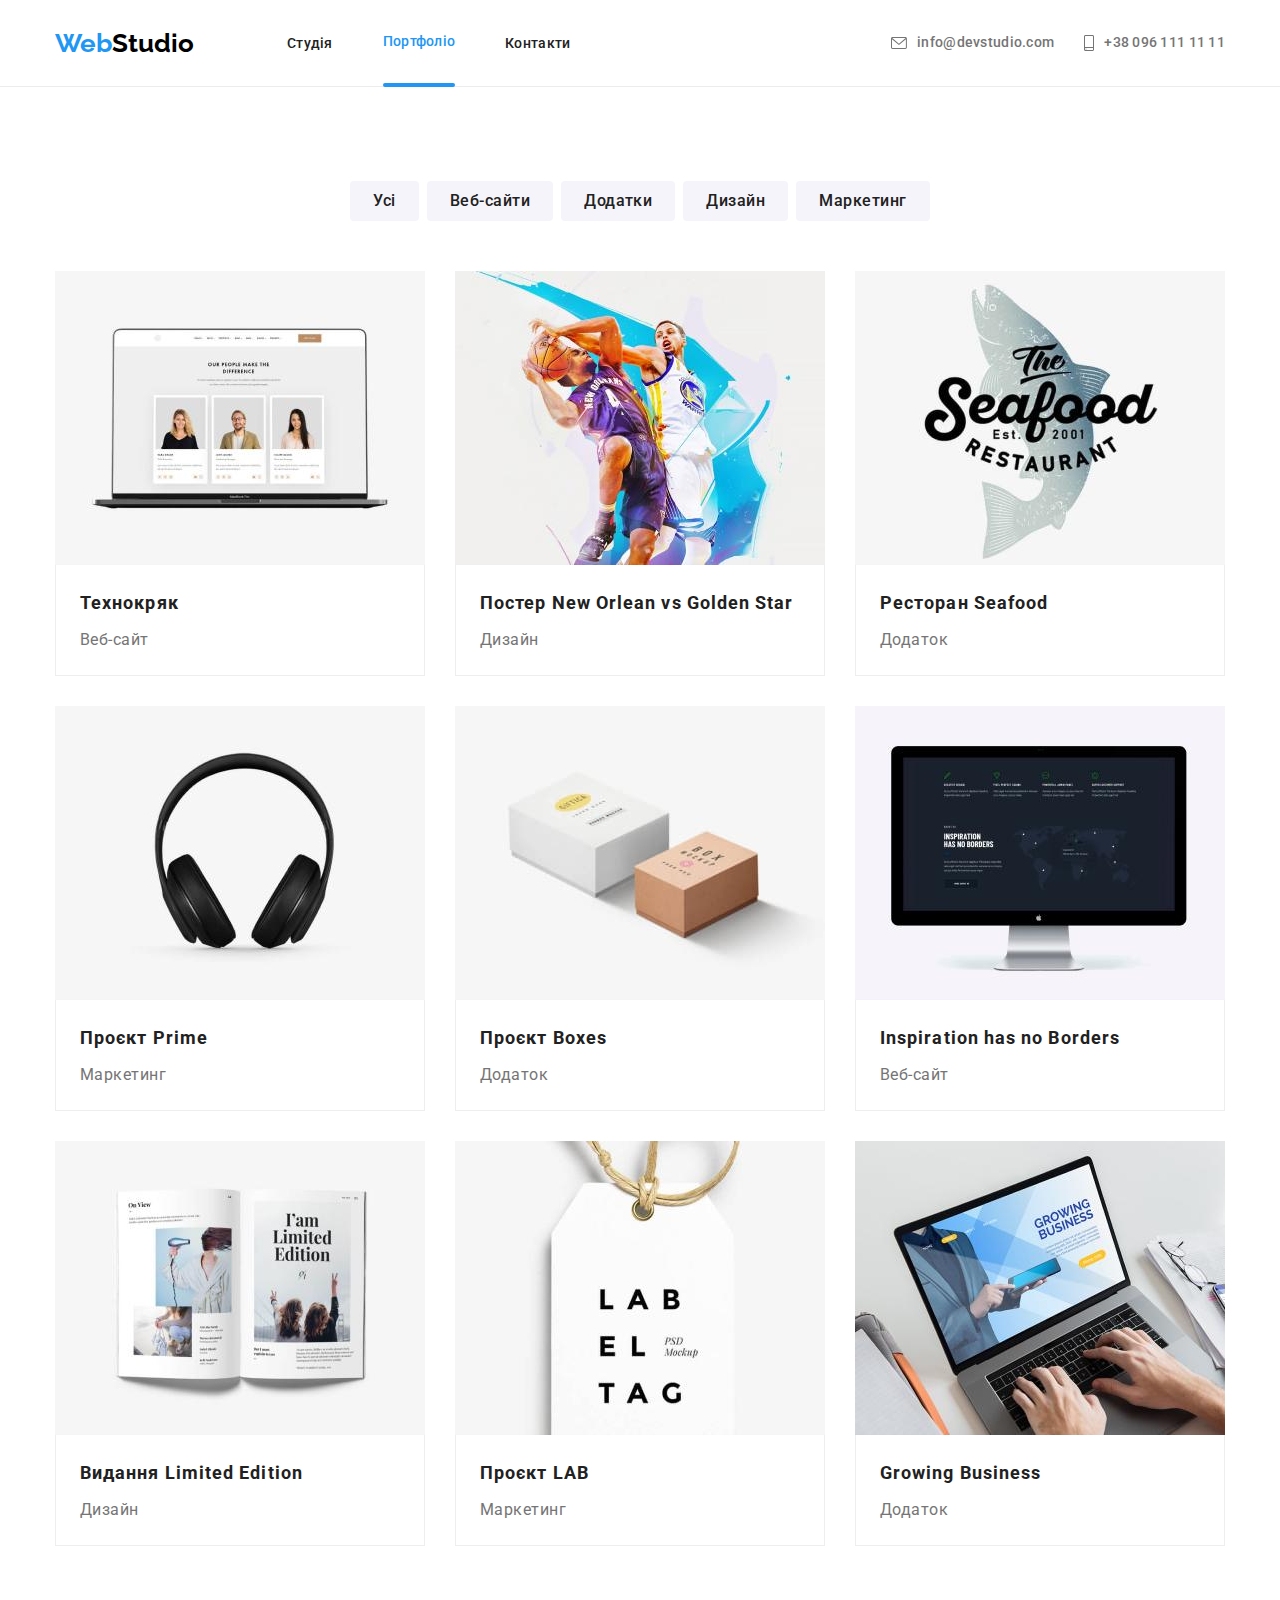
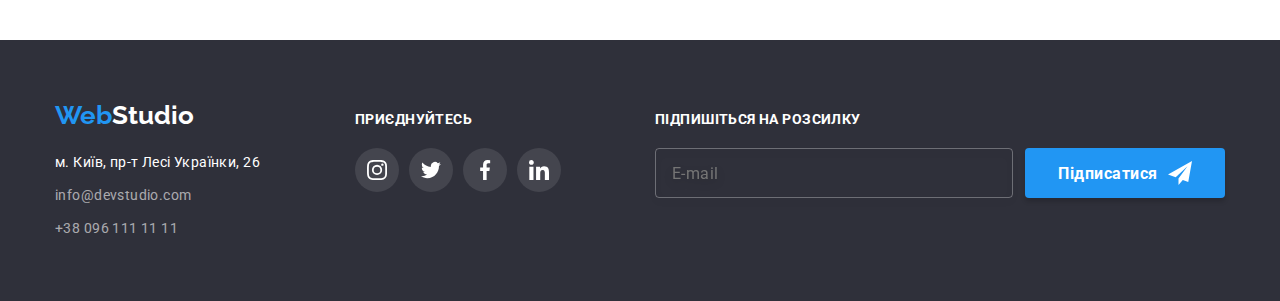
==== portfolio.html @ 59a20559 "start home work #7" ====
<!DOCTYPE html>
<html lang="uk">
  <head>
    <meta charset="UTF-8" />
    <meta http-equiv="X-UA-Compatible" content="IE=edge" />
    <meta name="viewport" content="width=device-width, initial-scale=1.0" />
    <title>goit-markup-hw-03</title>
    <link rel="preconnect" href="https://fonts.googleapis.com" />
    <link rel="preconnect" href="https://fonts.gstatic.com" crossorigin />
    <link
      href="https://fonts.googleapis.com/css2?family=Raleway:wght@700&family=Roboto:wght@400;500;700;900&display=swap"
      rel="stylesheet"
    />
    <link
      rel="stylesheet"
      href="https://cdnjs.cloudflare.com/ajax/libs/modern-normalize/1.1.0/modern-normalize.min.css"
    />
    <link rel="stylesheet" href="./css/styles.css" />
  </head>
  <body>
    <!-- \\\\\\\\\\\\\\\\\\\\\\\\ HEADER ///////////////////-->
    <header class="header">
      <div class="container transfer">
        <nav class="header-nav">
          <a
            class="header-logo logo"
            href="./index.html"
            lang="en"
            title="company"
            ><span class="logo-half">Web</span>Studio</a
          >
          <ul class="header-list list">
            <li class="header-item">
              <a class="header-link link" href="./index.html">Студія</a>
            </li>
            <li class="header-item">
              <a class="header-link link active" href="./portfolio.html"
                >Портфоліо</a
              >
            </li>
            <li class="header-item header-right-zero">
              <a class="header-link link" href="">Контакти</a>
            </li>
          </ul>
        </nav>
        <!--\\\\\\\\\\\\\\\\\\\\\\\\ Contacts ///////////////////////-->
        <ul class="header-contacts list">
          <li class="header-item-contacts">
            <a class="header-email link" href="mailto:info@devstudio.com">
              <svg class="header-icon" width="16" height="12">
                <use href="./images/symbol-defs.svg#icon-envelope"></use></svg
              >info@devstudio.com
            </a>
          </li>
          <li class="header-item-contacts">
            <a class="header-tel link" href="tel:+380961111111">
              <svg class="header-icon" width="10" height="16">
                <use href="./images/symbol-defs.svg#icon-smartphone"></use></svg
              >+38 096 111 11 11
            </a>
          </li>
        </ul>
      </div>
    </header>
    <!--\\\\\\\\\\\\\\\\\\\\\\\\ HERO //////////////////-->
    <main>
      <section class="portfolio">
        <div class="container">
          <h1 class="visually-hidden">Фільтри</h1>
          <ul class="filter-list-btm list">
            <li class="filter-item">
              <button class="filter-btn" type="button">Усі</button>
            </li>
            <li class="filter-item">
              <button class="filter-btn" type="button">Веб-сайти</button>
            </li>
            <li class="filter-item">
              <button class="filter-btn" type="button">Додатки</button>
            </li>
            <li class="filter-item">
              <button class="filter-btn" type="button">Дизайн</button>
            </li>
            <li class="filter-item">
              <button class="filter-btn" type="button">Маркетинг</button>
            </li>
          </ul>
        </div>
        <!--\\\\\\\\\\\\\\\\\\\\\\\\ Portfolio //////////////////-->
        <div class="container">
          <h2 class="visually-hidden">Портфоліо.Види робіт</h2>
          <ul class="portfolio-list list">
            <li class="portfolio-examples">
              <a class="portfolio-link" href="">
                <div class="portfolio-position">
                  <img
                    class="portfolio-cards"
                    src="./images/portfolio-1.jpg"
                    alt="Технокряк"
                    width="370"
                  />
                  <p class="portfolio-overlay-text">
                    Ресурс пропонує комплексні пропозиції з різним рівнем
                    функціоналу та сервісів. Все це дозволить відвідувачу
                    отримати вичерпні відомості про компанію чи приватну особу.
                  </p>
                </div>
                <div class="div-title">
                  <h3 class="examples-title">Технокряк</h3>
                  <p class="portfolio-text">Веб-сайт</p>
                </div>
              </a>
            </li>
            <li class="portfolio-examples">
              <a class="portfolio-link" href="">
                <div class="portfolio-position">
                  <img
                    class="portfolio-cards"
                    src="./images/portfolio-2.jpg"
                    alt="Постер NO vs GS"
                    width="370"
                  />
                  <p class="portfolio-overlay-text">
                    Ресурс пропонує комплексні пропозиції з різним рівнем
                    функціоналу та сервісів. Все це дозволить відвідувачу
                    отримати вичерпні відомості про компанію чи приватну особу.
                  </p>
                </div>
                <div class="div-title">
                  <h3 class="examples-title" lang="en">
                    Постер New Orlean vs Golden Star
                  </h3>
                  <p class="portfolio-text">Дизайн</p>
                </div>
              </a>
            </li>
            <li class="portfolio-examples">
              <a class="portfolio-link" href="">
                <div class="portfolio-position">
                  <img
                    class="portfolio-cards"
                    src="./images/portfolio-3.jpg"
                    alt="Ресторан Seafood"
                    width="370"
                  />
                  <p class="portfolio-overlay-text">
                    Ресурс пропонує комплексні пропозиції з різним рівнем
                    функціоналу та сервісів. Все це дозволить відвідувачу
                    отримати вичерпні відомості про компанію чи приватну особу.
                  </p>
                </div>
                <div class="div-title">
                  <h3 class="examples-title" lang="en">Ресторан Seafood</h3>
                  <p class="portfolio-text">Додаток</p>
                </div></a
              >
            </li>
            <li class="portfolio-examples">
              <a class="portfolio-link" href="">
                <div class="portfolio-position">
                  <img
                    class="portfolio-cards"
                    src="./images/portfolio-4.jpg"
                    alt="Проєкт Prime"
                    width="370"
                  />
                  <p class="portfolio-overlay-text">
                    Ресурс пропонує комплексні пропозиції з різним рівнем
                    функціоналу та сервісів. Все це дозволить відвідувачу
                    отримати вичерпні відомості про компанію чи приватну особу.
                  </p>
                </div>
                <div class="div-title">
                  <h3 class="examples-title" lang="en">Проєкт Prime</h3>
                  <p class="portfolio-text">Маркетинг</p>
                </div></a
              >
            </li>
            <li class="portfolio-examples">
              <a class="portfolio-link" href="">
                <div class="portfolio-position">
                  <img
                    class="portfolio-cards"
                    src="./images/portfolio-5.jpg"
                    alt="Проєкт Boxes"
                    width="370"
                  />
                  <p class="portfolio-overlay-text">
                    Ресурс пропонує комплексні пропозиції з різним рівнем
                    функціоналу та сервісів. Все це дозволить відвідувачу
                    отримати вичерпні відомості про компанію чи приватну особу.
                  </p>
                </div>
                <div class="div-title">
                  <h3 class="examples-title" lang="en">Проєкт Boxes</h3>
                  <p class="portfolio-text">Додаток</p>
                </div></a
              >
            </li>
            <li class="portfolio-examples">
              <a class="portfolio-link" href="">
                <div class="portfolio-position">
                  <img
                    class="portfolio-cards"
                    src="./images/portfolio-6.jpg"
                    alt="Inspiration has no Borders"
                    width="370"
                  />
                  <p class="portfolio-overlay-text">
                    Ресурс пропонує комплексні пропозиції з різним рівнем
                    функціоналу та сервісів. Все це дозволить відвідувачу
                    отримати вичерпні відомості про компанію чи приватну особу.
                  </p>
                </div>
                <div class="div-title">
                  <h3 class="examples-title" lang="en">
                    Inspiration has no Borders
                  </h3>
                  <p class="portfolio-text">Веб-сайт</p>
                </div></a
              >
            </li>
            <li class="portfolio-examples">
              <a class="portfolio-link" href="">
                <div class="portfolio-position">
                  <img
                    class="portfolio-cards"
                    src="./images/portfolio-7.jpg"
                    alt="Видання Limited Edition"
                    width="370"
                  />
                  <p class="portfolio-overlay-text">
                    Ресурс пропонує комплексні пропозиції з різним рівнем
                    функціоналу та сервісів. Все це дозволить відвідувачу
                    отримати вичерпні відомості про компанію чи приватну особу.
                  </p>
                </div>
                <div class="div-title">
                  <h3 class="examples-title" lang="en">
                    Видання Limited Edition
                  </h3>
                  <p class="portfolio-text">Дизайн</p>
                </div></a
              >
            </li>
            <li class="portfolio-examples">
              <a class="portfolio-link" href="">
                <div class="portfolio-position">
                  <img
                    class="portfolio-cards"
                    src="./images/portfolio-8.jpg"
                    alt="Проєкт LAB"
                    width="370"
                  />
                  <p class="portfolio-overlay-text">
                    Ресурс пропонує комплексні пропозиції з різним рівнем
                    функціоналу та сервісів. Все це дозволить відвідувачу
                    отримати вичерпні відомості про компанію чи приватну особу.
                  </p>
                </div>
                <div class="div-title">
                  <h3 class="examples-title" lang="en">Проєкт LAB</h3>
                  <p class="portfolio-text">Маркетинг</p>
                </div></a
              >
            </li>
            <li class="portfolio-examples">
              <a class="portfolio-link" href="">
                <div class="portfolio-position">
                  <img
                    class="portfolio-cards"
                    src="./images/portfolio-9.jpg"
                    alt="Growing Business"
                    width="370"
                  />
                  <p class="portfolio-overlay-text">
                    Ресурс пропонує комплексні пропозиції з різним рівнем
                    функціоналу та сервісів. Все це дозволить відвідувачу
                    отримати вичерпні відомості про компанію чи приватну особу.
                  </p>
                </div>
                <div class="div-title">
                  <h3 class="examples-title" lang="en">Growing Business</h3>
                  <p class="portfolio-text">Додаток</p>
                </div></a
              >
            </li>
          </ul>
        </div>
      </section>
    </main>
    <!--\\\\\\\\\\\\\\\\\\\\\\\\ FOOTER //////////////////-->
    <footer class="footer">
      <section class="footer-section">
        <div class="container footer-flex">
          <div class="left-contacts">
            <a
              class="footer-logo link"
              href="https://google.com"
              lang="en"
              title="company"
              ><span class="logo-half">Web</span>Studio</a
            >
            <!--\\\\\\\\\\\\\\\\ Adress and contacts ///////////////-->
            <address class="footer-contacts">
              <ul class="footer-contacts-list list">
                <li class="footer-contacts-item">
                  <a
                    class="footer-contacts-map link"
                    href="https://goo.gl/maps/Gf49MRzDEagu2Mww9"
                    target="_blank"
                    title="company"
                    rel="noopener noreferrer"
                    >м. Київ, пр-т Лесі Українки, 26</a
                  >
                </li>
                <li class="footer-contacts-item">
                  <a
                    class="footer-contacts-link link"
                    href="mailto:info@devstudio.com"
                    >info@devstudio.com</a
                  >
                </li>
                <li class="footer-contacts-item zero">
                  <a class="footer-contacts-link link" href="tel:+380961111111"
                    >+38 096 111 11 11</a
                  >
                </li>
              </ul>
            </address>
          </div>
          <div class="right-contacts">
            <p class="footer-icon-title">ПРИЄДНУЙТЕСЬ</p>
            <ul class="footer-icon-list">
              <li class="footer-icon-item">
                <a class="footer-icon-link" href="">
                  <svg class="footer-icon" width="20" height="20">
                    <use href="./images/symbol-defs.svg#icon-instagram"></use>
                  </svg>
                </a>
              </li>
              <li class="footer-icon-item">
                <a class="footer-icon-link" href="">
                  <svg class="footer-icon" width="20" height="20">
                    <use href="./images/symbol-defs.svg#icon-twitter"></use>
                  </svg>
                </a>
              </li>
              <li class="footer-icon-item">
                <a class="footer-icon-link" href="">
                  <svg class="footer-icon" width="20" height="20">
                    <use href="./images/symbol-defs.svg#icon-facebook"></use>
                  </svg>
                </a>
              </li>
              <li class="footer-icon-item">
                <a class="footer-icon-link" href="">
                  <svg class="footer-icon" width="20" height="20">
                    <use href="./images/symbol-defs.svg#icon-linkedin"></use>
                  </svg>
                </a>
              </li>
            </ul>
          </div>
          <div class="footer-subscription">
            <p class="subscription-text">ПІДПИШІТЬСЯ НА РОЗСИЛКУ</p>
            <form>
              <div class="button-subscription">
                <label for="subscription-mail" class="reder"></label>
                <input
                  type="email"
                  class="subscription-input"
                  name="subscription-mail"
                  required
                  placeholder="E-mail"
                  id="subscription-mail"
                />
                <button type="submit" class="subscription-btn">
                  Підписатися
                  <svg class="modal-subscription-icon" width="24" height="24">
                    <use href="./images/symbol-defs.svg#icon-icon-send-1"></use>
                  </svg>
                </button>
              </div>
            </form>
          </div>
        </div>
      </section>
    </footer>
  </body>
</html>
---- css/styles.css ----
html {
  box-sizing: border-box;
}

*,
*::before,
*::after {
  box-sizing: inherit;
}
:root {
  --paragraph-text-color: #757575;
  --title-text-color: #212121;
  --filter-btn-color: #212121;
  --filter-btn-bg: #f5f4fa;
  --aсcent-color: #2196f3;
  --logo-white-color: #ffffff;
  --logo-blue-color: #2196f3;
  --logo-black-color: #000000;
  --btn-white-color: #ffffff;
  --hero-bg-color: #2f303a;
  --bg-color: #ffffff;
  --footer-contacts-color: rgba(255, 255, 255, 0.6);
  --footer-contacts-map: #ffffff;
  --header-contact-color: #757575;
  --hero-title-color: #ffffff;
  --footer-bg-color: #2f303a;
  --hero-team-bg-color: #f5f4fa;
}

p,
h1,
h2,
h3,
h4,
h5,
h6 {
  margin: 0;
}

ul,
ol {
  margin: 0;
  padding-left: 0;
  list-style: none;
}

img {
  max-width: 100%;
  height: auto;
  display: block;
}

body {
  font-family: "Roboto", sans-serif;
  background-color: var(--bg-color);
}

.list,
.link,
.logo {
  list-style: none;
  text-decoration: none;
}

.container {
  width: 1200px;
  padding-left: 15px;
  padding-right: 15px;
  /* outline: 2px solid tomato; */
  margin: 0 auto;
}
/* -----------------HEADER------------- */

.header {
  background-color: var(--bg-color);
  border-bottom: 1px solid #ececec;
}

.header-nav {
  display: flex;
  align-items: center;
}

.header-logo {
  color: var(--logo-black-color);
  font-family: "Raleway";
  font-weight: 700;
  font-size: 26px;
  line-height: 1.19;
  margin-right: 93px;
  display: block;
}

.logo-half {
  color: var(--logo-blue-color);
}

.header-contacts {
  display: flex;
  align-items: center;
  margin-left: auto;
}

.header-item-contacts {
  display: flex;
  align-items: baseline;
}

.header-list,
.transfer {
  display: flex;
  align-items: center;
}

.header-item {
  display: block;
  padding-top: 32px;
  padding-bottom: 32px;
}

.header-list .header-item + .header-item {
  margin-left: 50px;
}

.header-icon {
  fill: currentColor;
  margin-right: 10px;
}

.header-tel:hover,
.header-tel:focus,
.header-email:hover,
.header-email:focus,
.header-email:hover,
.header-email:focus {
  color: var(--aсcent-color);
}

.active {
  color: var(--aсcent-color);
}

.header-link {
  display: inline-block;
  font-weight: 500;
  font-size: 14px;
  line-height: 1.14;
  letter-spacing: 0.02em;
  color: var(--title-text-color);
  cursor: pointer;

  transition: color 250ms cubic-bezier(0.4, 0, 0.2, 1);
}

.active::after {
  content: "";
  position: relative;

  top: 33px;
  left: 0px;

  display: block;
  width: 100%;
  height: 4px;
  background-color: #2196f3;
  border-radius: 2px;
  transform: scaleX(1);
}

.active,
.header-link:hover,
.header-link:focus {
  color: var(--aсcent-color);
}

.header-email {
  display: flex;
  align-items: center;
  font-weight: 500;
  font-size: 14px;
  line-height: 1.14;
  letter-spacing: 0.02em;
  color: var(--header-contact-color);
  margin-right: 30px;

  transition: color 250ms cubic-bezier(0.4, 0, 0.2, 1);
}

.header-tel {
  display: flex;
  align-items: center;
  font-weight: 500;
  font-size: 14px;
  line-height: 1.14;
  letter-spacing: 0.02em;
  color: var(--header-contact-color);

  transition: color 250ms cubic-bezier(0.4, 0, 0.2, 1);
}

.footer-contacts-map:hover,
.footer-contacts-map:focus,
.footer-contacts-link:hover,
.footer-contacts-link:focus {
  color: var(--aсcent-color);
}

/* ----------------HERO---------------- */

.hero {
  background-color: var(--hero-bg-color);
  text-align: center;
  padding: 200px 0px 200px 0px;
  background-image: linear-gradient(
      rgba(47, 48, 58, 0.4),
      rgba(47, 48, 58, 0.4)
    ),
    url(../images/bg.jpg);
  background-repeat: no-repeat;
  background-position: center;
  max-width: 1600px;
  margin-left: auto;
  margin-right: auto;
}

.hero-title {
  font-weight: 900;
  font-size: 44px;
  line-height: 1.36;
  text-align: center;
  letter-spacing: 0.06em;
  text-transform: uppercase;
  color: var(--hero-title-color);
  margin-bottom: 30px;
}

.hero-btn {
  font-family: inherit;
  font-weight: 700;
  font-size: 16px;
  line-height: 1.88;
  letter-spacing: 0.06em;
  color: var(--btn-white-color);
  background: var(--aсcent-color);
  border: transparent;
  box-shadow: 0px 4px 4px rgba(0, 0, 0, 0.15);
  border-radius: 4px;
  padding: 10px 32px;
  margin: 0px auto;
  display: inline-block;
}

.excellence {
  padding: 94px 0px 94px 0px;
}

.visually-hidden {
  position: absolute;
  white-space: nowrap;
  width: 1px;
  height: 1px;
  overflow: hidden;
  border: 0;
  padding: 0;
  clip: rect(0 0 0 0);
  clip-path: inset(50%);
  margin: -1px;
}

.hero-icon-link {
  width: 270px;
  height: 120px;
  background: #f5f4fa;
  border-radius: 4px;
  display: flex;
  margin-bottom: 30px;
  align-items: center;
  justify-content: center;
}

.hero-team-icon {
  display: flex;
  justify-content: center;
  gap: 10px;
}

.hero-team-icon-link {
  width: 44px;
  height: 44px;
  border-radius: 50px;
  background: #fff;
  display: flex;
  align-items: center;
  justify-content: center;
  color: #afb1b8;

  transition: background-color 250ms cubic-bezier(0.4, 0, 0.2, 1),
    color 250ms cubic-bezier(0.4, 0, 0.2, 1);
}

.hero-team-icon-link:hover,
.hero-team-icon-link:focus {
  color: #fff;
  background-color: #2196f3;
  transition: background-color 250ms cubic-bezier(0.4, 0, 0.2, 1),
    color 250ms cubic-bezier(0.4, 0, 0.2, 1);
}

.team-icon {
  fill: currentColor;
}

.hero-clients-title {
  font-weight: 700;
  font-size: 36px;
  line-height: 1.17;
  text-align: center;
  letter-spacing: 0.03em;
  color: var(--title-text-color);
  margin-bottom: 50px;
}

.hero-clients {
  padding: 94px 0px 94px 0px;
}
.hero-clients-list {
  display: flex;
}

.hero-clients-list .hero-clients-icon-list + .hero-clients-icon-list {
  margin-left: 30px;
}

.hero-clients-icon-link {
  width: 170px;
  height: 92px;
  border: 1px solid #afb1b8;
  border-radius: 4px;
  display: flex;
  align-items: center;
  justify-content: center;
  color: #afb1b8;
  transition: color 250ms cubic-bezier(0.4, 0, 0.2, 1);
}

.hero-clients-icon-link:hover,
.hero-clients-icon-link:focus {
  color: #2196f3;
  background-color: #fff;
  border: 1px solid #2196f3;
}

.clients-icon {
  fill: currentColor;
}

.hero-item {
  display: flex;
  align-items: flex-start;
}

.hero-item .hero-item-list + .hero-item-list {
  margin-left: 30px;
}

.hero-text-title {
  font-weight: 700;
  font-size: 14px;
  line-height: 1.14;
  letter-spacing: 0.03em;
  text-transform: uppercase;
  color: var(--title-text-color);
  margin-bottom: 10px;
}

.hero-text-item {
  font-size: 14px;
  line-height: 1.71;
  letter-spacing: 0.03em;
  color: var(--paragraph-text-color);
  width: 270px;
}

/* -----------------Work examples -----------*/

.hero-example {
  padding-bottom: 94px;
}

.hero-example-title {
  font-weight: 700;
  font-size: 36px;
  line-height: 1.17;
  text-align: center;
  letter-spacing: 0.03em;
  color: var(--title-text-color);
  margin-bottom: 50px;
}

.hero-example-list .hero-example-item + .hero-example-item {
  margin-left: 30px;
}

.hero-example-item {
  position: relative;
  background-repeat: no-repeat;
  background-position: center;
  background-image: linear-gradient(
    rgba(47, 48, 58, 0.4),
    rgba(47, 48, 58, 0.4)
  );
}

.hero-text {
  display: block;
  position: absolute;

  bottom: 0px;
  right: 0;
  width: 370px;
  height: 70px;

  padding: 27px 0px 27px 0px;

  font-weight: 700;
  font-size: 14px;
  line-height: 1.14;
  text-align: center;
  letter-spacing: 0.03em;
  text-transform: uppercase;
  color: #ffffff;
  background: rgba(47, 48, 58, 0.6);
}

.hero-team {
  background: var(--hero-team-bg-color);
  padding: 94px 0px 94px 0px;
}

.hero-team-title {
  font-weight: 700;
  font-size: 36px;
  line-height: 1.17;
  text-align: center;
  letter-spacing: 0.03em;
  color: var(--title-text-color);
  margin-bottom: 50px;
}

.hero-team-list .hero-team-item + .hero-team-item {
  margin-left: 30px;
}

.hero-team-item {
  box-shadow: 0px 1px 3px rgba(0, 0, 0, 0.12), 0px 1px 1px rgba(0, 0, 0, 0.14),
    0px 2px 1px rgba(0, 0, 0, 0.2);
  border-radius: 4px;
}

.hero-team-div {
  padding: 30px 0px 30px 0px;
  background: var(--btn-white-color);
  border-radius: 4px;
}

.hero-team-person {
  font-weight: 500;
  font-size: 16px;
  line-height: 1.19;
  text-align: center;
  letter-spacing: 0.03em;
  color: var(--title-text-color);
  margin-bottom: 10px;
}

.hero-team-text {
  font-size: 16px;
  line-height: 1.19;
  text-align: center;
  letter-spacing: 0.03em;
  color: var(--paragraph-text-color);
  margin-bottom: 16px;
}

/* ----------------FOOTER--------------- */

.footer {
  background: var(--footer-bg-color);
  padding: 60px 0px 60px 0px;
}

.footer-icon {
  display: flex;
  align-items: baseline;
}

.footer-icon-soc {
  display: flex;
}
.footer-icon-title {
  font-weight: 700;
  font-size: 14px;
  line-height: 1.14;
  letter-spacing: 0.03em;
  text-transform: uppercase;
  color: #ffffff;
  margin-bottom: 20px;
}

.footer-icon-list {
  display: flex;
}

.footer-icon-list .footer-icon-item + .footer-icon-item {
  margin-left: 10px;
}

.right-contacts {
  margin-left: 95px;
}

.footer-icon-link {
  width: 44px;
  height: 44px;
  border-radius: 50px;
  background: rgba(255, 255, 255, 0.1);
  display: flex;
  align-items: center;
  justify-content: center;
  color: #fff;

  transition: background-color 250ms cubic-bezier(0.4, 0, 0.2, 1);
}

.footer-icon-link:hover,
.footer-icon-link:focus {
  background-color: #2196f3;
}

.footer-icon {
  fill: currentColor;
}

/* ----------------SUBSCRITION--------------- */

.footer-subscription {
  margin: 0px 0px 0px auto;
}

.subscription-text {
  font-weight: 700;
  font-size: 14px;
  line-height: 1.14;
  letter-spacing: 0.03em;
  text-transform: uppercase;
  color: #ffffff;
  margin-bottom: 20px;
}

.subscription-input {
  width: 358px;
  height: 50px;
  background-color: transparent;
  font-weight: 400;
  font-size: 16px;
  line-height: 1.25;
  letter-spacing: 0.03em;
  color: rgba(255, 255, 255, 0.6);
  padding-left: 16px;
  border: 1px solid rgba(255, 255, 255, 0.3);
  filter: drop-shadow(0px 4px 4px rgba(0, 0, 0, 0.15));
  border-radius: 4px;

  outline: transparent;
}

.button-subscription {
  display: flex;
}

.subscription-btn {
  position: relative;
  top: 50%;
  width: 200px;
  height: 50px;
  font-family: inherit;
  font-style: normal;
  font-weight: 700;
  font-size: 16px;
  line-height: 1.87;
  letter-spacing: 0.03em;
  color: var(--bg-color);
  background: var(--aсcent-color);

  cursor: pointer;
  border: 1px solid transparent;
  padding: 10px 62px 10px 28px;
  margin: 0px 0px 0px 12px;
  display: block;

  box-shadow: 0px 4px 4px rgba(0, 0, 0, 0.15);
  border-radius: 4px;
}

.modal-subscription-icon {
  fill: currentColor;
  position: absolute;
  top: 50%;
  transform: translateY(-50%);
  margin-left: 10px;
}

/* ---------------- END SUBSCRITION--------------- */

.footer-logo {
  color: var(--logo-white-color);
  font-family: "Raleway";
  font-weight: 700;
  font-size: 26px;
  line-height: 1.19;
  display: inline-flex;
  margin-bottom: 20px;
}

.footer-contacts {
  font-family: inherit;
  font-style: normal;
  display: flex;
  align-items: baseline;
}

.footer-contacts-map {
  font-size: 14px;
  line-height: 1.71;
  letter-spacing: 0.03em;
  color: var(--footer-contacts-map);

  transition: color 250ms cubic-bezier(0.4, 0, 0.2, 1);
}

.footer-contacts-link {
  font-size: 14px;
  line-height: 1.71;
  letter-spacing: 0.03em;
  color: var(--footer-contacts-color);

  transition: color 250ms cubic-bezier(0.4, 0, 0.2, 1);
}

.footer-contacts-item {
  margin-bottom: 9px;
}

.footer-flex {
  display: flex;
  align-items: baseline;
}

.zero {
  margin: 0px;
}

/* ----------------PORTFOLIO--------------- */
.portfolio {
  padding: 94px 0px 94px 0px;
}

.filter-btn {
  font-family: inherit;
  font-style: normal;
  font-weight: 500;
  font-size: 16px;
  line-height: 1.63;
  letter-spacing: 0.03em;
  color: var(--filter-btn-color);
  background: var(--filter-btn-bg);
  cursor: pointer;
  border-radius: 4px;
  border: 1px solid transparent;
  padding: 6px 22px;

  transition: box-shadow 250ms cubic-bezier(0.4, 0, 0.2, 1),
    background-color 250ms cubic-bezier(0.4, 0, 0.2, 1),
    color 250ms cubic-bezier(0.4, 0, 0.2, 1);
}

.filter-list-btm {
  display: flex;
  justify-content: center;
  margin-bottom: 50px;
}

.filter-list-btm .filter-item + .filter-item {
  margin-left: 8px;
}

.filter-btn:hover,
.filter-btn:focus {
  font-weight: 500;
  font-size: 16px;
  line-height: 1.63;
  text-align: center;
  letter-spacing: 0.03em;

  color: var(--btn-white-color);
  background: var(--aсcent-color);
  box-shadow: 0px 3px 1px rgba(0, 0, 0, 0.1), 0px 1px 2px rgba(0, 0, 0, 0.08),
    0px 2px 2px rgba(0, 0, 0, 0.12);
  border-radius: 4px;

  transition: box-shadow 250ms cubic-bezier(0.4, 0, 0.2, 1),
    background-color 250ms cubic-bezier(0.4, 0, 0.2, 1),
    color 250ms cubic-bezier(0.4, 0, 0.2, 1);
}

.examples-title {
  font-weight: 700;
  font-size: 18px;
  line-height: 2;
  letter-spacing: 0.06em;

  color: var(--title-text-color);
  margin-bottom: 4px;
}

.portfolio-list {
  display: flex;
  flex-wrap: wrap;
}

.portfolio-examples {
  width: calc((100% - 60px) / 3);
  margin-right: 30px;
  margin-bottom: 30px;
}

.portfolio-link {
  display: block;
  text-decoration: none;
}

.portfolio-link:hover,
.portfolio-link:focus {
  box-shadow: 0px 1px 1px rgba(0, 0, 0, 0.12), 0px 4px 4px rgba(0, 0, 0, 0.06),
    1px 4px 6px rgba(0, 0, 0, 0.16);
  transition: box-shadow 250ms cubic-bezier(0.4, 0, 0.2, 1);
}
.portfolio-examples:hover .portfolio-overlay-text {
  transform: translate(0);
}

.portfolio-position {
  position: relative;
  overflow: hidden;
}

.portfolio-overlay-text {
  position: absolute;
  top: 0;
  left: 0;

  width: 100%;
  height: 100%;
  font-weight: 400;
  font-size: 18px;
  line-height: 1.56;
  letter-spacing: 0.03em;
  color: #ffffff;
  background-color: rgba(33, 150, 243, 0.9);

  padding: 63px 24px;

  transform: translateY(100%);
  transition: transform 250ms cubic-bezier(0.4, 0, 0.2, 1);
  /* overflow: auto; */
}

.portfolio-examples:nth-child(3n) {
  margin-right: 0px;
}

.portfolio-examples:nth-last-child(-n + 3) {
  margin-bottom: 0px;
}

.div-title {
  padding: 20px 24px;
  border-left: 1px solid #eeeeee;
  border-bottom: 1px solid #eeeeee;
  border-right: 1px solid #eeeeee;
}

.portfolio-text {
  font-size: 16px;
  line-height: 1.88;
  letter-spacing: 0.03em;
  color: var(--paragraph-text-color);
}

.backdrop {
  position: fixed;
  top: 0;
  width: 100%;
  height: 100%;

  background-color: rgba(0, 0, 0, 0.2);
  transition: opacity 250ms cubic-bezier(0.4, 0, 0.2, 1),
    visibility 250ms cubic-bezier(0.4, 0, 0.2, 1);
}

.modal {
  width: 528px;
  min-height: 581px;

  background: #ffffff;
  box-shadow: 0px 1px 3px rgba(0, 0, 0, 0.12), 0px 1px 1px rgba(0, 0, 0, 0.14),
    0px 2px 1px rgba(0, 0, 0, 0.2);
  border-radius: 4px;
  transition: box-shadow 250ms cubic-bezier(0.4, 0, 0.2, 1);

  position: absolute;
  top: 50%;
  left: 50%;
  transform: translate(-50%, -50%) scaleY(1);
  transition: transform 250ms cubic-bezier(0.4, 0, 0.2, 1);
  padding: 40px;
}

.backdrop.is-hidden .modal {
  transform: translate(-50%, -50%) scaleY(0);
}

.modal-btn {
  width: 30px;
  height: 30px;
  border: 1px solid rgba(0, 0, 0, 0.1);
  border-radius: 50%;
  background-color: transparent;

  position: absolute;
  top: 8px;
  right: 8px;
  display: flex;
  align-items: center;
  justify-content: center;
  padding: 0;
  cursor: pointer;
}

.modal-btn:focus,
.modal-btn:hover {
  fill: var(--aсcent-color);
  transition: 250ms cubic-bezier(0.4, 0, 0.2, 1);
}

.is-hidden {
  opacity: 0;
  visibility: hidden;
  pointer-events: none;
}

.modal-title {
  font-weight: 700;
  font-size: 20px;
  line-height: 1.15;
  text-align: center;
  letter-spacing: 0.03em;
  color: #212121;
  margin-bottom: 12px;
}

.modal-field {
  margin-bottom: 10px;
}

.modal-input {
  width: 100%;
  height: 40px;

  border: 1px solid rgba(33, 33, 33, 0.2);
  border-radius: 4px;
  font-size: 14px;
  color: #000000;
  padding-left: 42px;
  outline: transparent;
}

.modal-input:focus {
  border: 1px solid #2196f3;
  transition: color 250ms cubic-bezier(0.4, 0, 0.2, 1);
}

.modal-input:focus + .modal-input-icon {
  fill: var(--aсcent-color);
}

.input-wrap {
  position: relative;
}

.modal-input-icon {
  position: absolute;
  top: 50%;
  transform: translateY(-50%);
  left: 12px;
}

.modal-comment-box {
  margin-bottom: 20px;
  display: grid;
}

.modal-label-text {
  margin-bottom: 4px;
  display: block;

  font-weight: 400;
  font-size: 12px;
  line-height: 1.17;
  letter-spacing: 0.01em;
  color: #757575;
}

.modal-comment {
  width: 100%;
  height: 120px;

  font-weight: 400;
  font-size: 12px;
  line-height: 1.17;
  letter-spacing: 0.01em;
  color: rgba(117, 117, 117, 0.5);

  padding: 12px 16px;
  border: 1px solid rgba(33, 33, 33, 0.2);
  border-radius: 4px;
  resize: none;
  outline: transparent;
}

.modal-comment:focus {
  border: 1px solid #2196f3;
}

.check-text {
  font-weight: 400;
  font-size: 14px;
  line-height: 1.71;
  letter-spacing: 0.03em;
  color: #757575;
  display: flex;
  align-items: center;
  justify-content: center;
  margin-bottom: 30px;
}

.check-text span {
  width: 16px;
  height: 15px;
  border: 2px solid #212121;
  border-radius: 2px;
  margin-right: 7px;
  display: flex;
  align-items: center;
  justify-content: center;
  fill: transparent;
}

.input-check:checked + .check-text span {
  background-color: var(--aсcent-color);
  border-color: transparent;
  fill: #ffffff;
}

.form-link {
  color: #2196f3;
  text-decoration: underline;
  padding-left: 5px;
}

.form-btn {
  font-family: inherit;
  font-style: normal;
  font-weight: 700;
  font-size: 16px;
  line-height: 1.87;
  letter-spacing: 0.03em;
  color: var(--bg-color);
  background: var(--aсcent-color);

  cursor: pointer;
  border: 1px solid transparent;
  padding: 10px 52px;
  margin: 0px auto;
  display: block;

  box-shadow: 0px 4px 4px rgba(0, 0, 0, 0.15);
  border-radius: 4px;
}
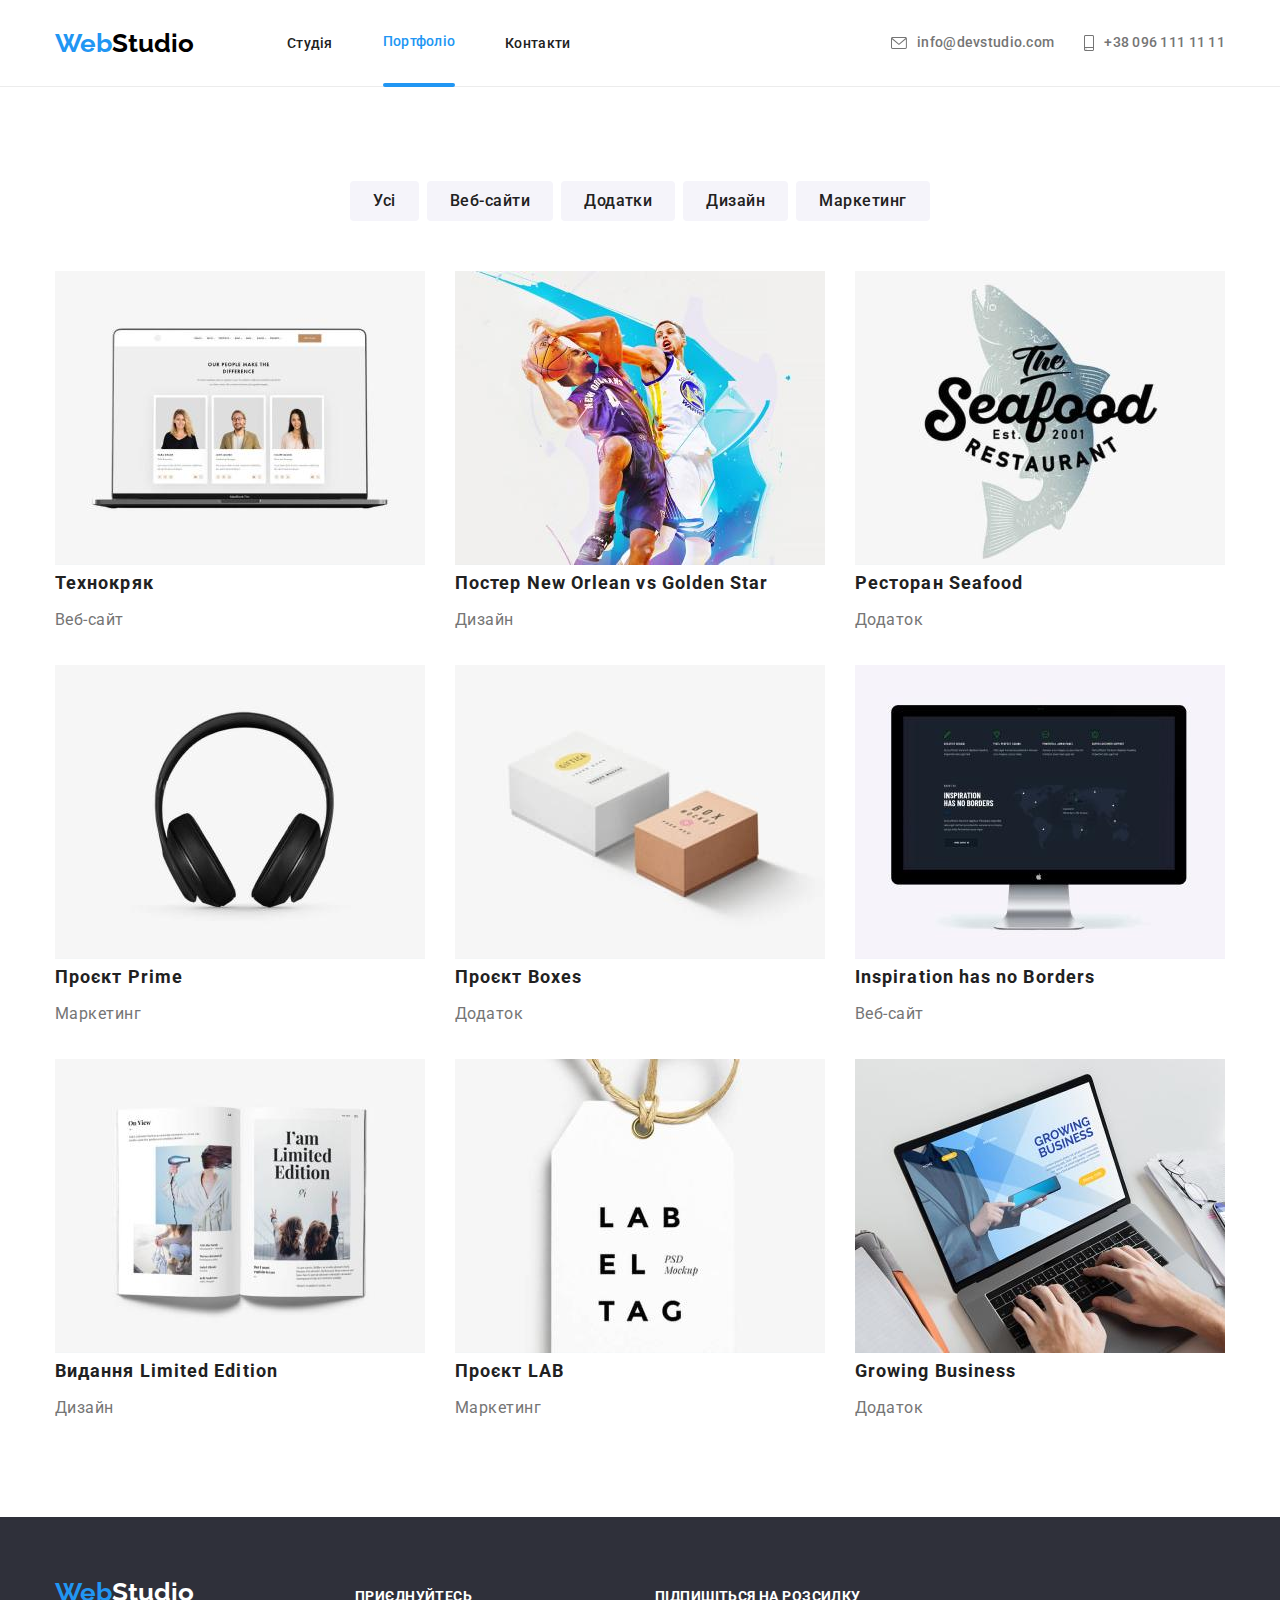
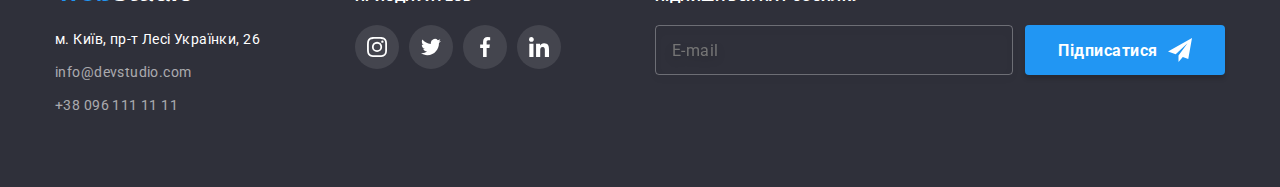
==== commit c117f91b: "start work to concotination)" ====
--- a/portfolio.html
+++ b/portfolio.html
@@ -4,7 +4,7 @@
     <meta charset="UTF-8" />
     <meta http-equiv="X-UA-Compatible" content="IE=edge" />
     <meta name="viewport" content="width=device-width, initial-scale=1.0" />
-    <title>goit-markup-hw-03</title>
+    <title>goit-markup-hw-07</title>
     <link rel="preconnect" href="https://fonts.googleapis.com" />
     <link rel="preconnect" href="https://fonts.gstatic.com" crossorigin />
     <link
@@ -15,7 +15,7 @@
       rel="stylesheet"
       href="https://cdnjs.cloudflare.com/ajax/libs/modern-normalize/1.1.0/modern-normalize.min.css"
     />
-    <link rel="stylesheet" href="./css/styles.css" />
+    <link rel="stylesheet" href="./css/main.min.css" />
   </head>
   <body>
     <!-- \\\\\\\\\\\\\\\\\\\\\\\\ HEADER ///////////////////-->
@@ -105,7 +105,7 @@
                   </p>
                 </div>
                 <div class="div-title">
-                  <h3 class="examples-title">Технокряк</h3>
+                  <h3 class="portfolio-title">Технокряк</h3>
                   <p class="portfolio-text">Веб-сайт</p>
                 </div>
               </a>
@@ -126,7 +126,7 @@
                   </p>
                 </div>
                 <div class="div-title">
-                  <h3 class="examples-title" lang="en">
+                  <h3 class="portfolio-title" lang="en">
                     Постер New Orlean vs Golden Star
                   </h3>
                   <p class="portfolio-text">Дизайн</p>
@@ -149,7 +149,7 @@
                   </p>
                 </div>
                 <div class="div-title">
-                  <h3 class="examples-title" lang="en">Ресторан Seafood</h3>
+                  <h3 class="portfolio-title" lang="en">Ресторан Seafood</h3>
                   <p class="portfolio-text">Додаток</p>
                 </div></a
               >
@@ -170,7 +170,7 @@
                   </p>
                 </div>
                 <div class="div-title">
-                  <h3 class="examples-title" lang="en">Проєкт Prime</h3>
+                  <h3 class="portfolio-title" lang="en">Проєкт Prime</h3>
                   <p class="portfolio-text">Маркетинг</p>
                 </div></a
               >
@@ -191,7 +191,7 @@
                   </p>
                 </div>
                 <div class="div-title">
-                  <h3 class="examples-title" lang="en">Проєкт Boxes</h3>
+                  <h3 class="portfolio-title" lang="en">Проєкт Boxes</h3>
                   <p class="portfolio-text">Додаток</p>
                 </div></a
               >
@@ -212,7 +212,7 @@
                   </p>
                 </div>
                 <div class="div-title">
-                  <h3 class="examples-title" lang="en">
+                  <h3 class="portfolio-title" lang="en">
                     Inspiration has no Borders
                   </h3>
                   <p class="portfolio-text">Веб-сайт</p>
@@ -235,7 +235,7 @@
                   </p>
                 </div>
                 <div class="div-title">
-                  <h3 class="examples-title" lang="en">
+                  <h3 class="portfolio-title" lang="en">
                     Видання Limited Edition
                   </h3>
                   <p class="portfolio-text">Дизайн</p>
@@ -258,7 +258,7 @@
                   </p>
                 </div>
                 <div class="div-title">
-                  <h3 class="examples-title" lang="en">Проєкт LAB</h3>
+                  <h3 class="portfolio-title" lang="en">Проєкт LAB</h3>
                   <p class="portfolio-text">Маркетинг</p>
                 </div></a
               >
@@ -279,7 +279,7 @@
                   </p>
                 </div>
                 <div class="div-title">
-                  <h3 class="examples-title" lang="en">Growing Business</h3>
+                  <h3 class="portfolio-title" lang="en">Growing Business</h3>
                   <p class="portfolio-text">Додаток</p>
                 </div></a
               >
@@ -320,7 +320,7 @@
                     >info@devstudio.com</a
                   >
                 </li>
-                <li class="footer-contacts-item zero">
+                <li class="footer-contacts-item">
                   <a class="footer-contacts-link link" href="tel:+380961111111"
                     >+38 096 111 11 11</a
                   >
@@ -328,32 +328,32 @@
               </ul>
             </address>
           </div>
-          <div class="right-contacts">
+          <div class="footer-right-contacts">
             <p class="footer-icon-title">ПРИЄДНУЙТЕСЬ</p>
             <ul class="footer-icon-list">
               <li class="footer-icon-item">
-                <a class="footer-icon-link" href="">
+                <a class="footer-icon-link" href="https://www.instagram.com/">
                   <svg class="footer-icon" width="20" height="20">
                     <use href="./images/symbol-defs.svg#icon-instagram"></use>
                   </svg>
                 </a>
               </li>
               <li class="footer-icon-item">
-                <a class="footer-icon-link" href="">
+                <a class="footer-icon-link" href="https://twitter.com/">
                   <svg class="footer-icon" width="20" height="20">
                     <use href="./images/symbol-defs.svg#icon-twitter"></use>
                   </svg>
                 </a>
               </li>
               <li class="footer-icon-item">
-                <a class="footer-icon-link" href="">
+                <a class="footer-icon-link" href="https://www.facebook.com/">
                   <svg class="footer-icon" width="20" height="20">
                     <use href="./images/symbol-defs.svg#icon-facebook"></use>
                   </svg>
                 </a>
               </li>
               <li class="footer-icon-item">
-                <a class="footer-icon-link" href="">
+                <a class="footer-icon-link" href="https://ua.linkedin.com/">
                   <svg class="footer-icon" width="20" height="20">
                     <use href="./images/symbol-defs.svg#icon-linkedin"></use>
                   </svg>
@@ -361,10 +361,10 @@
               </li>
             </ul>
           </div>
-          <div class="footer-subscription">
+          <div class="subscription-footer">
             <p class="subscription-text">ПІДПИШІТЬСЯ НА РОЗСИЛКУ</p>
             <form>
-              <div class="button-subscription">
+              <div class="subscription-button">
                 <label for="subscription-mail" class="reder"></label>
                 <input
                   type="email"
@@ -376,7 +376,7 @@
                 />
                 <button type="submit" class="subscription-btn">
                   Підписатися
-                  <svg class="modal-subscription-icon" width="24" height="24">
+                  <svg class="subscription-modal-icon" width="24" height="24">
                     <use href="./images/symbol-defs.svg#icon-icon-send-1"></use>
                   </svg>
                 </button>
--- a/css/main.min.css
+++ b/css/main.min.css
@@ -0,0 +1 @@
+html{box-sizing:border-box}*,*::before,*::after{box-sizing:inherit}p,h1,h2,h3,h4,h5,h6{margin:0}ul,ol{margin:0;padding-left:0;list-style:none}img{max-width:100%;height:auto;display:block}body{font-family:"Roboto",sans-serif;background-color:var(--bg-color)}.list,.link,.logo{list-style:none;text-decoration:none}:root{--bg-color: #ffffff;--aсcent-color: #2196f3;--header-color: #ececec;--logo-black-color: #000000;--icon-logo: #afb1b8;--title-text-color: #212121;--filter-btn-bg: #f5f4fa;--hero-team-bg-color: #f5f4fa;--white-text-color: #ffffff;--logo-white-color: #ffffff;--footer-contacts-color: rgba(255, 255, 255, 0.6);--body-bg-color: #2f303a;--grey-text-color: #757575}.container{width:1200px;padding-left:15px;padding-right:15px;margin:0 auto}.header{background-color:var(--bg-color);border-bottom:1px solid var(--header-color)}.header-nav{display:flex;align-items:center}.header-logo{display:block;margin-right:93px;font-family:"Raleway";font-weight:700;font-size:26px;line-height:1.19;color:var(--logo-black-color)}.logo-half{color:var(--aсcent-color)}.header-contacts{display:flex;align-items:center;margin-left:auto}.header-item-contacts{display:flex;align-items:baseline}.header-list,.transfer{display:flex;align-items:center}.header-item{padding-top:32px;padding-bottom:32px}.header-list .header-item+.header-item{margin-left:50px}.header-icon{fill:currentColor;margin-right:10px}.header-tel:hover,.header-tel:focus,.header-email:hover,.header-email:focus,.header-email:hover,.header-email:focus{color:var(--aсcent-color)}.header-link{display:inline-block;font-weight:500;font-size:14px;line-height:1.14;letter-spacing:.02em;color:var(--title-text-color);cursor:pointer;transition:color 250ms cubic-bezier(0.4, 0, 0.2, 1)}.active::after{content:"";position:relative;display:block;top:33px;left:0px;width:100%;height:4px;background-color:var(--aсcent-color);border-radius:2px;transform:scaleX(1)}.active,.header-link:hover,.header-link:focus{color:var(--aсcent-color)}.header-email{display:flex;align-items:center;transition:color 250ms cubic-bezier(0.4, 0, 0.2, 1);margin-right:30px;font-weight:500;font-size:14px;line-height:1.14;letter-spacing:.02em;color:var(--grey-text-color)}.header-tel{display:flex;align-items:center;transition:color 250ms cubic-bezier(0.4, 0, 0.2, 1);font-weight:500;font-size:14px;line-height:1.14;letter-spacing:.02em;color:var(--grey-text-color)}.visually-hidden{position:absolute;white-space:nowrap;width:1px;height:1px;overflow:hidden;border:0;padding:0;clip:rect(0 0 0 0);-webkit-clip-path:inset(50%);clip-path:inset(50%);margin:-1px}.hero{background-repeat:no-repeat;background-position:center;text-align:center;max-width:1600px;padding:200px 0px 200px 0px;margin-left:auto;margin-right:auto;background-image:linear-gradient(rgba(47, 48, 58, 0.4), rgba(47, 48, 58, 0.4)),url(../images/bg.jpg);background-color:var(--body-bg-color)}.hero-title{text-align:center;text-transform:uppercase;margin-bottom:30px;font-weight:900;font-size:44px;line-height:1.36;letter-spacing:.06em;color:var(--white-text-color)}.hero-btn{display:inline-block;margin:0px auto;padding:10px 32px;font-family:inherit;font-weight:700;font-size:16px;line-height:1.88;letter-spacing:.06em;border:rgba(0,0,0,0);box-shadow:0px 4px 4px rgba(0,0,0,.15);border-radius:4px;color:var(--white-text-color);background:var(--aсcent-color)}.excellence{padding:94px 0px 94px 0px}.hero-icon-link{display:flex;align-items:center;justify-content:center;margin-bottom:30px;width:270px;height:120px;background:var(--hero-team-bg-color);border-radius:4px}.hero-team-icon{display:flex;justify-content:center;gap:10px}.hero-team-icon-link{align-items:center;justify-content:center;display:flex;transition:background-color 250ms cubic-bezier(0.4, 0, 0.2, 1),color 250ms cubic-bezier(0.4, 0, 0.2, 1);width:44px;height:44px;border-radius:50px;background:var(--white-text-color);color:var(--icon-logo)}.hero-team-icon-link:hover,.hero-team-icon-link:focus{background-color:var(--aсcent-color);transition:background-color 250ms cubic-bezier(0.4, 0, 0.2, 1),color 250ms cubic-bezier(0.4, 0, 0.2, 1);color:var(--white-text-color)}.team-icon,.clients-icon{fill:currentColor}.hero-clients-title{margin-bottom:50px;font-weight:700;font-size:36px;line-height:1.17;text-align:center;letter-spacing:.03em;color:var(--title-text-color)}.hero-clients{padding:94px 0px 94px 0px}.hero-clients-list{display:flex}.hero-clients-list .hero-clients-icon-list+.hero-clients-icon-list{margin-left:30px}.hero-clients-icon-link{align-items:center;justify-content:center;width:170px;height:92px;transition:color 250ms cubic-bezier(0.4, 0, 0.2, 1);display:flex;border:1px solid var(--icon-logo);border-radius:4px;color:var(--icon-logo)}.hero-clients-icon-link:hover,.hero-clients-icon-link:focus{color:var(--aсcent-color);background-color:var(--logo-white-color);border:1px solid var(--aсcent-color)}.hero-item{display:flex;align-items:flex-start}.hero-item .hero-item-list+.hero-item-list{margin-left:30px}.hero-text-title{font-weight:700;font-size:14px;line-height:1.14;letter-spacing:.03em;text-transform:uppercase;color:var(--title-text-color);margin-bottom:10px}.hero-text-item{font-size:14px;line-height:1.71;letter-spacing:.03em;color:var(--grey-text-color);width:270px}.hero-example{padding-bottom:94px}.hero-example-title{font-weight:700;font-size:36px;line-height:1.17;text-align:center;letter-spacing:.03em;color:var(--title-text-color);margin-bottom:50px}.hero-example-list .hero-example-item+.hero-example-item{margin-left:30px}.hero-example-item{position:relative;background-repeat:no-repeat;background-position:center;background-image:linear-gradient(rgba(47, 48, 58, 0.4), rgba(47, 48, 58, 0.4))}.hero-text{display:block;position:absolute;bottom:0px;right:0px;width:370px;height:70px;padding:27px 0px 27px 0px;font-weight:700;font-size:14px;line-height:1.14;text-align:center;letter-spacing:.03em;text-transform:uppercase;color:var(--white-text-color);background:rgba(47,48,58,.6)}.hero-team{background:var(--hero-team-bg-color);padding:94px 0px 94px 0px}.hero-team-title{font-weight:700;font-size:36px;line-height:1.17;text-align:center;letter-spacing:.03em;color:var(--title-text-color);margin-bottom:50px}.hero-team-list .hero-team-item+.hero-team-item{margin-left:30px}.hero-team-item{box-shadow:0px 1px 3px rgba(0,0,0,.12),0px 1px 1px rgba(0,0,0,.14),0px 2px 1px rgba(0,0,0,.2);border-radius:4px}.hero-team-div{padding:30px 0px 30px 0px;background:var(--white-text-color);border-radius:4px}.hero-team-person{font-weight:500;font-size:16px;line-height:1.19;text-align:center;letter-spacing:.03em;color:var(--title-text-color);margin-bottom:10px}.hero-team-text{font-size:16px;line-height:1.19;text-align:center;letter-spacing:.03em;color:var(--grey-text-color);margin-bottom:16px}.footer{background:var(--body-bg-color);padding:60px 0px 60px 0px}.footer-icon{display:flex;align-items:baseline}.footer-icon-soc{display:flex}.footer-icon-title{font-weight:700;font-size:14px;line-height:1.14;letter-spacing:.03em;text-transform:uppercase;color:var(--logo-white-color);margin-bottom:20px}.footer-icon-list{display:flex}.footer-icon-list .footer-icon-item+.footer-icon-item{margin-left:10px}.footer-right-contacts{margin-left:95px}.footer-icon-link{width:44px;height:44px;border-radius:50px;background:rgba(255,255,255,.1);display:flex;align-items:center;justify-content:center;color:var(--logo-white-color);transition:background-color 250ms cubic-bezier(0.4, 0, 0.2, 1)}.footer-icon-link:hover,.footer-icon-link:focus{background-color:var(--aсcent-color)}.footer-icon{fill:currentColor}.footer-logo{color:var(--logo-white-color);font-family:"Raleway";font-weight:700;font-size:26px;line-height:1.19;display:inline-flex;margin-bottom:20px}.footer-contacts{font-family:inherit;font-style:normal;display:flex;align-items:baseline}.footer-contacts-map{font-size:14px;line-height:1.71;letter-spacing:.03em;color:var(--white-text-color);transition:color 250ms cubic-bezier(0.4, 0, 0.2, 1)}.footer-contacts-link{font-size:14px;line-height:1.71;letter-spacing:.03em;color:var(--footer-contacts-color);transition:color 250ms cubic-bezier(0.4, 0, 0.2, 1)}.footer-contacts-item{margin-bottom:9px}.footer-flex{display:flex;align-items:baseline}.subscription-footer{margin:0px 0px 0px auto}.subscription-text{font-weight:700;font-size:14px;line-height:1.14;letter-spacing:.03em;text-transform:uppercase;color:var(--white-text-color);margin-bottom:20px}.subscription-input{outline:rgba(0,0,0,0);width:358px;height:50px;padding-left:16px;background-color:rgba(0,0,0,0);font-weight:400;font-size:16px;line-height:1.25;letter-spacing:.03em;color:rgba(255,255,255,.6);border:1px solid rgba(255,255,255,.3);filter:drop-shadow(0px 4px 4px rgba(0, 0, 0, 0.15));border-radius:4px}.subscription-button{display:flex}.subscription-btn{position:relative;top:50%;width:200px;height:50px;font-family:inherit;font-style:normal;font-weight:700;font-size:16px;line-height:1.87;letter-spacing:.03em;color:var(--bg-color);background:var(--aсcent-color);cursor:pointer;border:1px solid rgba(0,0,0,0);padding:10px 62px 10px 28px;margin:0px 0px 0px 12px;display:block;box-shadow:0px 4px 4px rgba(0,0,0,.15);border-radius:4px}.subscription-modal-icon{position:absolute;fill:currentColor;top:50%;transform:translateY(-50%);margin-left:10px}.portfolio{padding:94px 0px 94px 0px}.filter-btn{font-family:inherit;font-style:normal;font-weight:500;font-size:16px;line-height:1.63;letter-spacing:.03em;color:var(--title-text-color);background:var(--filter-btn-bg);cursor:pointer;border-radius:4px;border:1px solid rgba(0,0,0,0);padding:6px 22px;transition:box-shadow 250ms cubic-bezier(0.4, 0, 0.2, 1),background-color 250ms cubic-bezier(0.4, 0, 0.2, 1),color 250ms cubic-bezier(0.4, 0, 0.2, 1)}.filter-list-btm{display:flex;justify-content:center;margin-bottom:50px}.filter-list-btm .filter-item+.filter-item{margin-left:8px}.filter-btn:hover,.filter-btn:focus{font-weight:500;font-size:16px;line-height:1.63;text-align:center;letter-spacing:.03em;color:var(--white-text-color);background:var(--aсcent-color);box-shadow:0px 3px 1px rgba(0,0,0,.1),0px 1px 2px rgba(0,0,0,.08),0px 2px 2px rgba(0,0,0,.12);border-radius:4px;transition:box-shadow 250ms cubic-bezier(0.4, 0, 0.2, 1),background-color 250ms cubic-bezier(0.4, 0, 0.2, 1),color 250ms cubic-bezier(0.4, 0, 0.2, 1)}.portfolio-title{font-weight:700;font-size:18px;line-height:2;letter-spacing:.06em;color:var(--title-text-color);margin-bottom:4px}.portfolio-list{display:flex;flex-wrap:wrap}.portfolio-examples{width:calc((100% - 60px)/3);margin-right:30px;margin-bottom:30px}.portfolio-link{display:block;text-decoration:none}.portfolio-link:hover,.portfolio-link:focus{box-shadow:0px 1px 1px rgba(0,0,0,.12),0px 4px 4px rgba(0,0,0,.06),1px 4px 6px rgba(0,0,0,.16);transition:box-shadow 250ms cubic-bezier(0.4, 0, 0.2, 1)}.portfolio-examples:hover .portfolio-overlay-text{transform:translate(0)}.portfolio-position{position:relative;overflow:hidden}.portfolio-overlay-text{position:absolute;top:0;left:0;width:100%;height:100%;font-weight:400;font-size:18px;line-height:1.56;letter-spacing:.03em;color:#fff;background-color:rgba(33,150,243,.9);padding:63px 24px;transform:translateY(100%);transition:transform 250ms cubic-bezier(0.4, 0, 0.2, 1)}.portfolio-examples:nth-child(3n){margin-right:0px}.portfolio-examples:nth-last-child(-n+3){margin-bottom:0px}.portfolio-text{font-size:16px;line-height:1.88;letter-spacing:.03em;color:var(--grey-text-color)}.backdrop{position:fixed;top:0;width:100%;height:100%;background-color:rgba(0,0,0,.2);transition:opacity 250ms cubic-bezier(0.4, 0, 0.2, 1),visibility 250ms cubic-bezier(0.4, 0, 0.2, 1)}.backdrop.is-hidden .modal{transform:translate(-50%, -50%) scaleY(0)}.is-hidden{opacity:0;visibility:hidden;pointer-events:none}.modal{position:absolute;top:50%;left:50%;width:528px;min-height:581px;padding:40px;background:#fff;box-shadow:0px 1px 3px rgba(0,0,0,.12),0px 1px 1px rgba(0,0,0,.14),0px 2px 1px rgba(0,0,0,.2);border-radius:4px;transition:box-shadow 250ms cubic-bezier(0.4, 0, 0.2, 1);transform:translate(-50%, -50%) scaleY(1);transition:transform 250ms cubic-bezier(0.4, 0, 0.2, 1)}.modal-btn{width:30px;height:30px;border:1px solid rgba(0,0,0,.1);border-radius:50%;background-color:rgba(0,0,0,0);position:absolute;top:8px;right:8px;display:flex;align-items:center;justify-content:center;padding:0;cursor:pointer}.modal-btn:focus,.modal-btn:hover{fill:var(--aсcent-color);transition:250ms cubic-bezier(0.4, 0, 0.2, 1)}.modal-title{font-weight:700;font-size:20px;line-height:1.15;text-align:center;letter-spacing:.03em;color:var(--title-text-color);margin-bottom:12px}.modal-field{margin-bottom:10px}.modal-input{width:100%;height:40px;border:1px solid rgba(33,33,33,.2);border-radius:4px;font-size:14px;color:var(--logo-black-color);padding-left:42px;outline:rgba(0,0,0,0)}.modal-input:focus{border:1px solid var(--aсcent-color);transition:color 250ms cubic-bezier(0.4, 0, 0.2, 1)}.modal-input:focus+.modal-input-icon{fill:var(--aсcent-color)}.input-wrap{position:relative}.modal-input-icon{position:absolute;top:50%;transform:translateY(-50%);left:12px}.modal-comment-box{margin-bottom:20px;display:grid}.modal-label-text{margin-bottom:4px;display:block;font-weight:400;font-size:12px;line-height:1.17;letter-spacing:.01em;color:var(--grey-text-color)}.modal-comment{width:100%;height:120px;font-weight:400;font-size:12px;line-height:1.17;letter-spacing:.01em;color:rgba(117,117,117,.5);padding:12px 16px;border:1px solid rgba(33,33,33,.2);border-radius:4px;resize:none;outline:rgba(0,0,0,0)}.modal-comment:focus{border:1px solid var(--aсcent-color)}.check-text{display:flex;align-items:center;justify-content:center;margin-bottom:30px;font-weight:400;font-size:14px;line-height:1.71;letter-spacing:.03em;color:var(--grey-text-color)}.check-text span{display:flex;align-items:center;fill:rgba(0,0,0,0);justify-content:center;width:16px;height:15px;margin-right:7px;border:2px solid var(--title-text-color);border-radius:2px}.input-check:checked+.check-text span{background-color:var(--aсcent-color);border-color:rgba(0,0,0,0);fill:var(--bg-color)}.form-link{padding-left:5px;color:var(--aсcent-color);text-decoration:underline}.form-btn{display:block;margin:0px auto;padding:10px 52px;font-family:inherit;font-style:normal;font-weight:700;font-size:16px;line-height:1.87;letter-spacing:.03em;color:var(--bg-color);background:var(--aсcent-color);cursor:pointer;border:1px solid rgba(0,0,0,0);box-shadow:0px 4px 4px rgba(0,0,0,.15);border-radius:4px}/*# sourceMappingURL=main.min.css.map */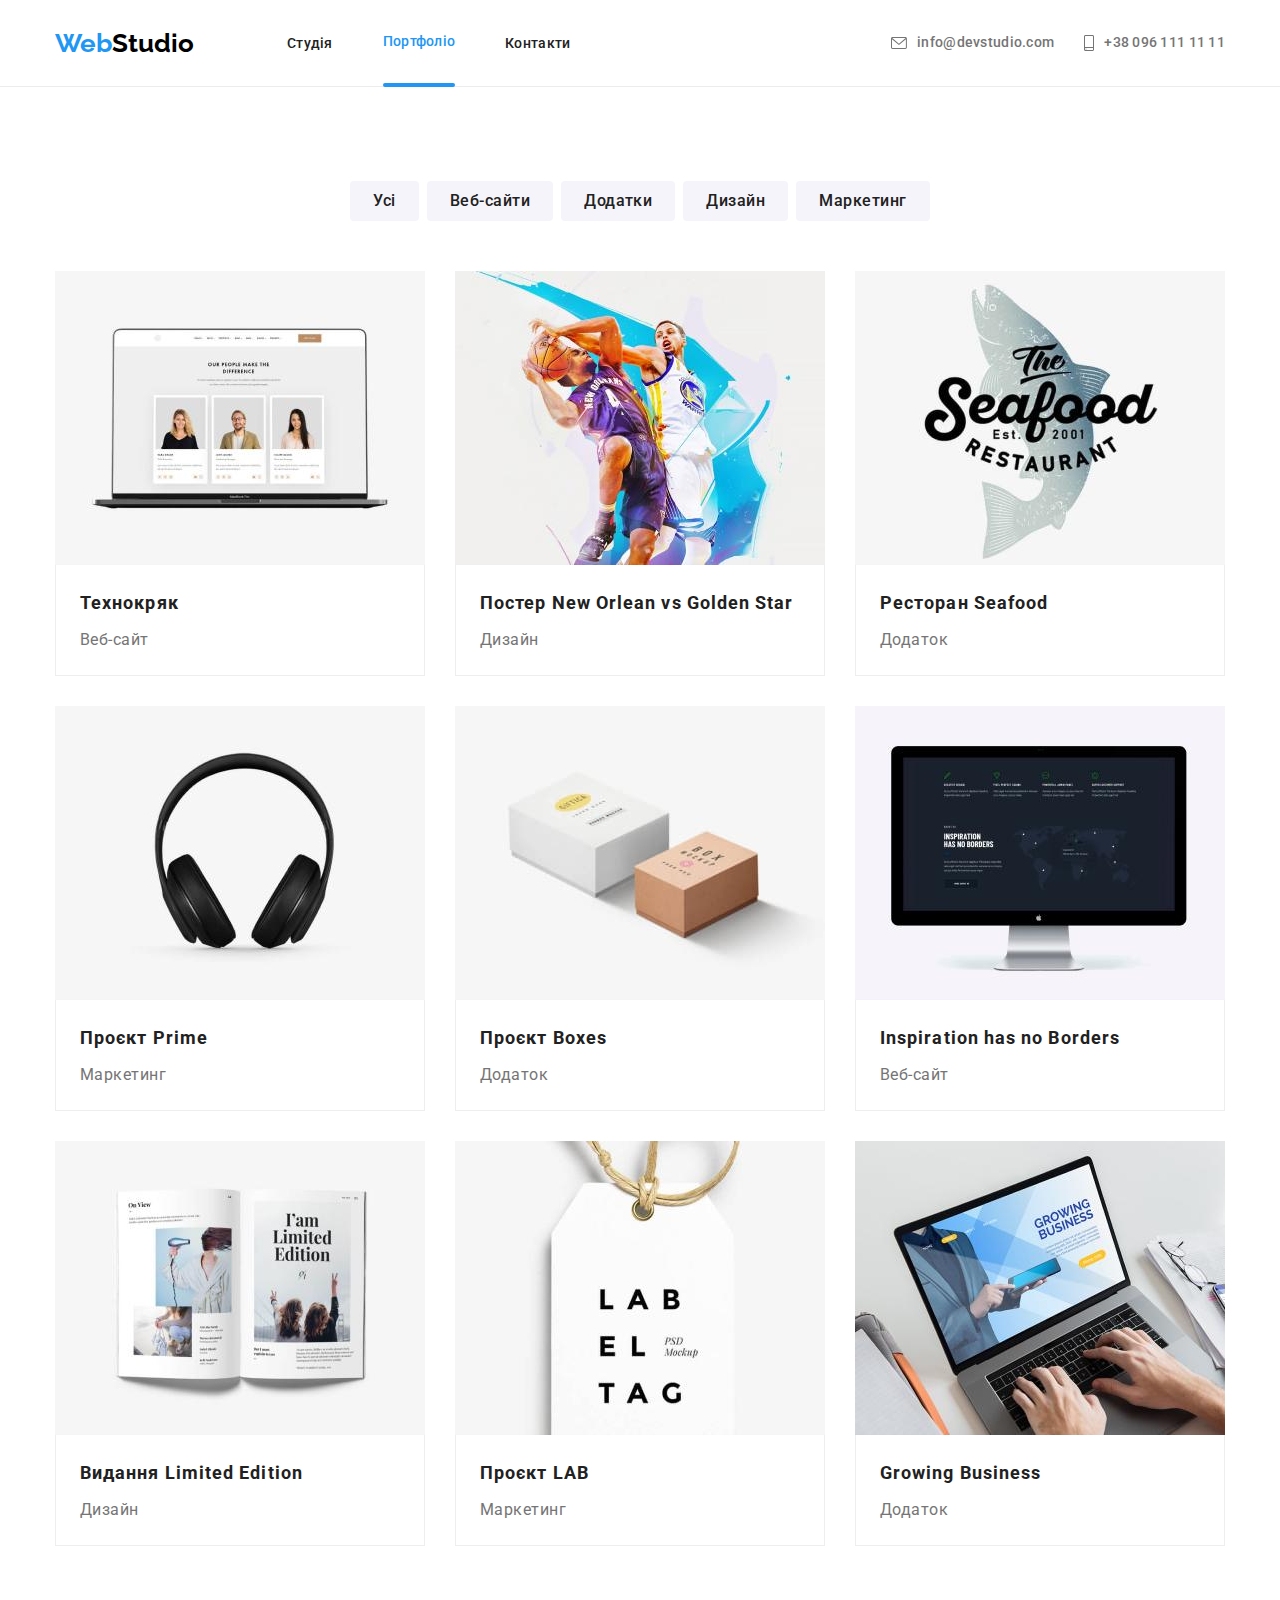
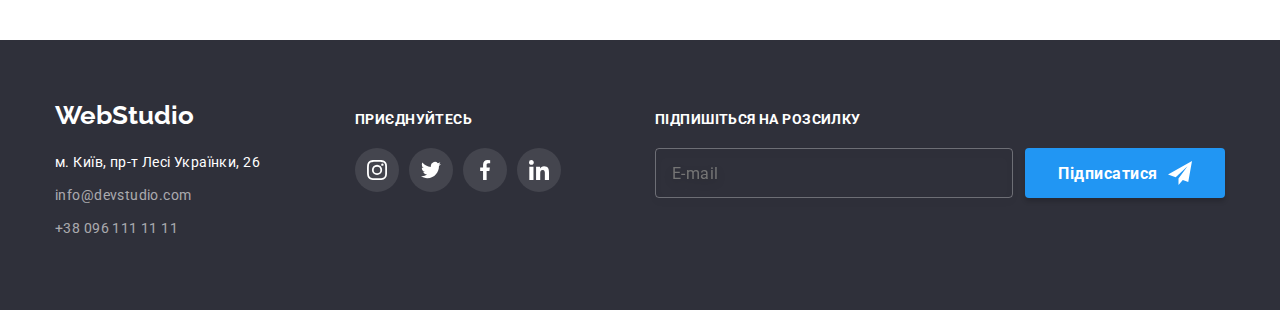
==== commit 20eaa5ea: "add fonts" ====
--- a/portfolio.html
+++ b/portfolio.html
@@ -21,40 +21,40 @@
     <!-- \\\\\\\\\\\\\\\\\\\\\\\\ HEADER ///////////////////-->
     <header class="header">
       <div class="container transfer">
-        <nav class="header-nav">
+        <nav class="navigation">
           <a
-            class="header-logo logo"
+            class="logo navigation__logo style"
             href="./index.html"
             lang="en"
             title="company"
-            ><span class="logo-half">Web</span>Studio</a
+            ><span class="logo__half">Web</span>Studio</a
           >
-          <ul class="header-list list">
-            <li class="header-item">
-              <a class="header-link link" href="./index.html">Студія</a>
-            </li>
-            <li class="header-item">
-              <a class="header-link link active" href="./portfolio.html"
+          <ul class="menu list">
+            <li class="menu__item">
+              <a class="menu__link link" href="./index.html">Студія</a>
+            </li>
+            <li class="menu__item">
+              <a class="menu__link link active" href="./portfolio.html"
                 >Портфоліо</a
               >
             </li>
-            <li class="header-item header-right-zero">
-              <a class="header-link link" href="">Контакти</a>
+            <li class="menu__item">
+              <a class="menu__link link" href="">Контакти</a>
             </li>
           </ul>
         </nav>
         <!--\\\\\\\\\\\\\\\\\\\\\\\\ Contacts ///////////////////////-->
-        <ul class="header-contacts list">
-          <li class="header-item-contacts">
-            <a class="header-email link" href="mailto:info@devstudio.com">
-              <svg class="header-icon" width="16" height="12">
+        <ul class="connect list">
+          <li class="connect__item">
+            <a class="connect__email link" href="mailto:info@devstudio.com">
+              <svg class="connect__icon" width="16" height="12">
                 <use href="./images/symbol-defs.svg#icon-envelope"></use></svg
               >info@devstudio.com
             </a>
           </li>
-          <li class="header-item-contacts">
-            <a class="header-tel link" href="tel:+380961111111">
-              <svg class="header-icon" width="10" height="16">
+          <li class="connect__item">
+            <a class="connect__tel link" href="tel:+380961111111">
+              <svg class="connect__icon" width="10" height="16">
                 <use href="./images/symbol-defs.svg#icon-smartphone"></use></svg
               >+38 096 111 11 11
             </a>
@@ -64,223 +64,214 @@
     </header>
     <!--\\\\\\\\\\\\\\\\\\\\\\\\ HERO //////////////////-->
     <main>
-      <section class="portfolio">
+      <section class="filter">
         <div class="container">
           <h1 class="visually-hidden">Фільтри</h1>
-          <ul class="filter-list-btm list">
-            <li class="filter-item">
-              <button class="filter-btn" type="button">Усі</button>
-            </li>
-            <li class="filter-item">
-              <button class="filter-btn" type="button">Веб-сайти</button>
-            </li>
-            <li class="filter-item">
-              <button class="filter-btn" type="button">Додатки</button>
-            </li>
-            <li class="filter-item">
-              <button class="filter-btn" type="button">Дизайн</button>
-            </li>
-            <li class="filter-item">
-              <button class="filter-btn" type="button">Маркетинг</button>
+          <ul class="filter__list list">
+            <li class="filter__item">
+              <button class="filter__btn" type="button">Усі</button>
+            </li>
+            <li class="filter__item">
+              <button class="filter__btn" type="button">Веб-сайти</button>
+            </li>
+            <li class="filter__item">
+              <button class="filter__btn" type="button">Додатки</button>
+            </li>
+            <li class="filter__item">
+              <button class="filter__btn" type="button">Дизайн</button>
+            </li>
+            <li class="filter__item">
+              <button class="filter__btn" type="button">Маркетинг</button>
             </li>
           </ul>
         </div>
         <!--\\\\\\\\\\\\\\\\\\\\\\\\ Portfolio //////////////////-->
         <div class="container">
           <h2 class="visually-hidden">Портфоліо.Види робіт</h2>
-          <ul class="portfolio-list list">
-            <li class="portfolio-examples">
-              <a class="portfolio-link" href="">
-                <div class="portfolio-position">
-                  <img
-                    class="portfolio-cards"
+          <ul class="portfolio list">
+            <li class="portfolio__item">
+              <a class="portfolio__link" href="">
+                <div class="portfolio__position">
+                  <img
                     src="./images/portfolio-1.jpg"
                     alt="Технокряк"
                     width="370"
                   />
-                  <p class="portfolio-overlay-text">
-                    Ресурс пропонує комплексні пропозиції з різним рівнем
-                    функціоналу та сервісів. Все це дозволить відвідувачу
-                    отримати вичерпні відомості про компанію чи приватну особу.
-                  </p>
-                </div>
-                <div class="div-title">
-                  <h3 class="portfolio-title">Технокряк</h3>
-                  <p class="portfolio-text">Веб-сайт</p>
+                  <p class="portfolio__overlay">
+                    Ресурс пропонує комплексні пропозиції з різним рівнем
+                    функціоналу та сервісів. Все це дозволить відвідувачу
+                    отримати вичерпні відомості про компанію чи приватну особу.
+                  </p>
+                </div>
+                <div class="portfolio__description">
+                  <h3 class="portfolio__title">Технокряк</h3>
+                  <p class="portfolio__text">Веб-сайт</p>
                 </div>
               </a>
             </li>
-            <li class="portfolio-examples">
-              <a class="portfolio-link" href="">
-                <div class="portfolio-position">
-                  <img
-                    class="portfolio-cards"
+            <li class="portfolio__item">
+              <a class="portfolio__link" href="">
+                <div class="portfolio__position">
+                  <img
                     src="./images/portfolio-2.jpg"
                     alt="Постер NO vs GS"
                     width="370"
                   />
-                  <p class="portfolio-overlay-text">
-                    Ресурс пропонує комплексні пропозиції з різним рівнем
-                    функціоналу та сервісів. Все це дозволить відвідувачу
-                    отримати вичерпні відомості про компанію чи приватну особу.
-                  </p>
-                </div>
-                <div class="div-title">
-                  <h3 class="portfolio-title" lang="en">
+                  <p class="portfolio__overlay">
+                    Ресурс пропонує комплексні пропозиції з різним рівнем
+                    функціоналу та сервісів. Все це дозволить відвідувачу
+                    отримати вичерпні відомості про компанію чи приватну особу.
+                  </p>
+                </div>
+                <div class="portfolio__description">
+                  <h3 class="portfolio__title" lang="en">
                     Постер New Orlean vs Golden Star
                   </h3>
-                  <p class="portfolio-text">Дизайн</p>
+                  <p class="portfolio__text">Дизайн</p>
                 </div>
               </a>
             </li>
-            <li class="portfolio-examples">
-              <a class="portfolio-link" href="">
-                <div class="portfolio-position">
-                  <img
-                    class="portfolio-cards"
+            <li class="portfolio__item">
+              <a class="portfolio__link" href="">
+                <div class="portfolio__position">
+                  <img
                     src="./images/portfolio-3.jpg"
                     alt="Ресторан Seafood"
                     width="370"
                   />
-                  <p class="portfolio-overlay-text">
-                    Ресурс пропонує комплексні пропозиції з різним рівнем
-                    функціоналу та сервісів. Все це дозволить відвідувачу
-                    отримати вичерпні відомості про компанію чи приватну особу.
-                  </p>
-                </div>
-                <div class="div-title">
-                  <h3 class="portfolio-title" lang="en">Ресторан Seafood</h3>
-                  <p class="portfolio-text">Додаток</p>
-                </div></a
-              >
-            </li>
-            <li class="portfolio-examples">
-              <a class="portfolio-link" href="">
-                <div class="portfolio-position">
-                  <img
-                    class="portfolio-cards"
+                  <p class="portfolio__overlay">
+                    Ресурс пропонує комплексні пропозиції з різним рівнем
+                    функціоналу та сервісів. Все це дозволить відвідувачу
+                    отримати вичерпні відомості про компанію чи приватну особу.
+                  </p>
+                </div>
+                <div class="portfolio__description">
+                  <h3 class="portfolio__title" lang="en">Ресторан Seafood</h3>
+                  <p class="portfolio__text">Додаток</p>
+                </div></a
+              >
+            </li>
+            <li class="portfolio__item">
+              <a class="portfolio__link" href="">
+                <div class="portfolio__position">
+                  <img
                     src="./images/portfolio-4.jpg"
                     alt="Проєкт Prime"
                     width="370"
                   />
-                  <p class="portfolio-overlay-text">
-                    Ресурс пропонує комплексні пропозиції з різним рівнем
-                    функціоналу та сервісів. Все це дозволить відвідувачу
-                    отримати вичерпні відомості про компанію чи приватну особу.
-                  </p>
-                </div>
-                <div class="div-title">
-                  <h3 class="portfolio-title" lang="en">Проєкт Prime</h3>
-                  <p class="portfolio-text">Маркетинг</p>
-                </div></a
-              >
-            </li>
-            <li class="portfolio-examples">
-              <a class="portfolio-link" href="">
-                <div class="portfolio-position">
-                  <img
-                    class="portfolio-cards"
+                  <p class="portfolio__overlay">
+                    Ресурс пропонує комплексні пропозиції з різним рівнем
+                    функціоналу та сервісів. Все це дозволить відвідувачу
+                    отримати вичерпні відомості про компанію чи приватну особу.
+                  </p>
+                </div>
+                <div class="portfolio__description">
+                  <h3 class="portfolio__title" lang="en">Проєкт Prime</h3>
+                  <p class="portfolio__text">Маркетинг</p>
+                </div></a
+              >
+            </li>
+            <li class="portfolio__item">
+              <a class="portfolio__link" href="">
+                <div class="portfolio__position">
+                  <img
                     src="./images/portfolio-5.jpg"
                     alt="Проєкт Boxes"
                     width="370"
                   />
-                  <p class="portfolio-overlay-text">
-                    Ресурс пропонує комплексні пропозиції з різним рівнем
-                    функціоналу та сервісів. Все це дозволить відвідувачу
-                    отримати вичерпні відомості про компанію чи приватну особу.
-                  </p>
-                </div>
-                <div class="div-title">
-                  <h3 class="portfolio-title" lang="en">Проєкт Boxes</h3>
-                  <p class="portfolio-text">Додаток</p>
-                </div></a
-              >
-            </li>
-            <li class="portfolio-examples">
-              <a class="portfolio-link" href="">
-                <div class="portfolio-position">
-                  <img
-                    class="portfolio-cards"
+                  <p class="portfolio__overlay">
+                    Ресурс пропонує комплексні пропозиції з різним рівнем
+                    функціоналу та сервісів. Все це дозволить відвідувачу
+                    отримати вичерпні відомості про компанію чи приватну особу.
+                  </p>
+                </div>
+                <div class="portfolio__description">
+                  <h3 class="portfolio__title" lang="en">Проєкт Boxes</h3>
+                  <p class="portfolio__text">Додаток</p>
+                </div></a
+              >
+            </li>
+            <li class="portfolio__item">
+              <a class="portfolio__link" href="">
+                <div class="portfolio__position">
+                  <img
                     src="./images/portfolio-6.jpg"
                     alt="Inspiration has no Borders"
                     width="370"
                   />
-                  <p class="portfolio-overlay-text">
-                    Ресурс пропонує комплексні пропозиції з різним рівнем
-                    функціоналу та сервісів. Все це дозволить відвідувачу
-                    отримати вичерпні відомості про компанію чи приватну особу.
-                  </p>
-                </div>
-                <div class="div-title">
-                  <h3 class="portfolio-title" lang="en">
+                  <p class="portfolio__overlay">
+                    Ресурс пропонує комплексні пропозиції з різним рівнем
+                    функціоналу та сервісів. Все це дозволить відвідувачу
+                    отримати вичерпні відомості про компанію чи приватну особу.
+                  </p>
+                </div>
+                <div class="portfolio__description">
+                  <h3 class="portfolio__title" lang="en">
                     Inspiration has no Borders
                   </h3>
-                  <p class="portfolio-text">Веб-сайт</p>
-                </div></a
-              >
-            </li>
-            <li class="portfolio-examples">
-              <a class="portfolio-link" href="">
-                <div class="portfolio-position">
-                  <img
-                    class="portfolio-cards"
+                  <p class="portfolio__text">Веб-сайт</p>
+                </div></a
+              >
+            </li>
+            <li class="portfolio__item">
+              <a class="portfolio__link" href="">
+                <div class="portfolio__position">
+                  <img
                     src="./images/portfolio-7.jpg"
                     alt="Видання Limited Edition"
                     width="370"
                   />
-                  <p class="portfolio-overlay-text">
-                    Ресурс пропонує комплексні пропозиції з різним рівнем
-                    функціоналу та сервісів. Все це дозволить відвідувачу
-                    отримати вичерпні відомості про компанію чи приватну особу.
-                  </p>
-                </div>
-                <div class="div-title">
-                  <h3 class="portfolio-title" lang="en">
+                  <p class="portfolio__overlay">
+                    Ресурс пропонує комплексні пропозиції з різним рівнем
+                    функціоналу та сервісів. Все це дозволить відвідувачу
+                    отримати вичерпні відомості про компанію чи приватну особу.
+                  </p>
+                </div>
+                <div class="portfolio__description">
+                  <h3 class="portfolio__title" lang="en">
                     Видання Limited Edition
                   </h3>
-                  <p class="portfolio-text">Дизайн</p>
-                </div></a
-              >
-            </li>
-            <li class="portfolio-examples">
-              <a class="portfolio-link" href="">
-                <div class="portfolio-position">
-                  <img
-                    class="portfolio-cards"
+                  <p class="portfolio__text">Дизайн</p>
+                </div></a
+              >
+            </li>
+            <li class="portfolio__item">
+              <a class="portfolio__link" href="">
+                <div class="portfolio__position">
+                  <img
                     src="./images/portfolio-8.jpg"
                     alt="Проєкт LAB"
                     width="370"
                   />
-                  <p class="portfolio-overlay-text">
-                    Ресурс пропонує комплексні пропозиції з різним рівнем
-                    функціоналу та сервісів. Все це дозволить відвідувачу
-                    отримати вичерпні відомості про компанію чи приватну особу.
-                  </p>
-                </div>
-                <div class="div-title">
-                  <h3 class="portfolio-title" lang="en">Проєкт LAB</h3>
-                  <p class="portfolio-text">Маркетинг</p>
-                </div></a
-              >
-            </li>
-            <li class="portfolio-examples">
-              <a class="portfolio-link" href="">
-                <div class="portfolio-position">
-                  <img
-                    class="portfolio-cards"
+                  <p class="portfolio__overlay">
+                    Ресурс пропонує комплексні пропозиції з різним рівнем
+                    функціоналу та сервісів. Все це дозволить відвідувачу
+                    отримати вичерпні відомості про компанію чи приватну особу.
+                  </p>
+                </div>
+                <div class="portfolio__description">
+                  <h3 class="portfolio__title" lang="en">Проєкт LAB</h3>
+                  <p class="portfolio__text">Маркетинг</p>
+                </div></a
+              >
+            </li>
+            <li class="portfolio__item">
+              <a class="portfolio__link" href="">
+                <div class="portfolio__position">
+                  <img
                     src="./images/portfolio-9.jpg"
                     alt="Growing Business"
                     width="370"
                   />
-                  <p class="portfolio-overlay-text">
-                    Ресурс пропонує комплексні пропозиції з різним рівнем
-                    функціоналу та сервісів. Все це дозволить відвідувачу
-                    отримати вичерпні відомості про компанію чи приватну особу.
-                  </p>
-                </div>
-                <div class="div-title">
-                  <h3 class="portfolio-title" lang="en">Growing Business</h3>
-                  <p class="portfolio-text">Додаток</p>
+                  <p class="portfolio__overlay">
+                    Ресурс пропонує комплексні пропозиції з різним рівнем
+                    функціоналу та сервісів. Все це дозволить відвідувачу
+                    отримати вичерпні відомості про компанію чи приватну особу.
+                  </p>
+                </div>
+                <div class="portfolio__description">
+                  <h3 class="portfolio__title" lang="en">Growing Business</h3>
+                  <p class="portfolio__text">Додаток</p>
                 </div></a
               >
             </li>
@@ -289,8 +280,8 @@
       </section>
     </main>
     <!--\\\\\\\\\\\\\\\\\\\\\\\\ FOOTER //////////////////-->
-    <footer class="footer">
-      <section class="footer-section">
+    <footer>
+      <section class="footer">
         <div class="container footer-flex">
           <div class="left-contacts">
             <a
--- a/css/main.min.css
+++ b/css/main.min.css
@@ -1 +1 @@
-html{box-sizing:border-box}*,*::before,*::after{box-sizing:inherit}p,h1,h2,h3,h4,h5,h6{margin:0}ul,ol{margin:0;padding-left:0;list-style:none}img{max-width:100%;height:auto;display:block}body{font-family:"Roboto",sans-serif;background-color:var(--bg-color)}.list,.link,.logo{list-style:none;text-decoration:none}:root{--bg-color: #ffffff;--aсcent-color: #2196f3;--header-color: #ececec;--logo-black-color: #000000;--icon-logo: #afb1b8;--title-text-color: #212121;--filter-btn-bg: #f5f4fa;--hero-team-bg-color: #f5f4fa;--white-text-color: #ffffff;--logo-white-color: #ffffff;--footer-contacts-color: rgba(255, 255, 255, 0.6);--body-bg-color: #2f303a;--grey-text-color: #757575}.container{width:1200px;padding-left:15px;padding-right:15px;margin:0 auto}.header{background-color:var(--bg-color);border-bottom:1px solid var(--header-color)}.header-nav{display:flex;align-items:center}.header-logo{display:block;margin-right:93px;font-family:"Raleway";font-weight:700;font-size:26px;line-height:1.19;color:var(--logo-black-color)}.logo-half{color:var(--aсcent-color)}.header-contacts{display:flex;align-items:center;margin-left:auto}.header-item-contacts{display:flex;align-items:baseline}.header-list,.transfer{display:flex;align-items:center}.header-item{padding-top:32px;padding-bottom:32px}.header-list .header-item+.header-item{margin-left:50px}.header-icon{fill:currentColor;margin-right:10px}.header-tel:hover,.header-tel:focus,.header-email:hover,.header-email:focus,.header-email:hover,.header-email:focus{color:var(--aсcent-color)}.header-link{display:inline-block;font-weight:500;font-size:14px;line-height:1.14;letter-spacing:.02em;color:var(--title-text-color);cursor:pointer;transition:color 250ms cubic-bezier(0.4, 0, 0.2, 1)}.active::after{content:"";position:relative;display:block;top:33px;left:0px;width:100%;height:4px;background-color:var(--aсcent-color);border-radius:2px;transform:scaleX(1)}.active,.header-link:hover,.header-link:focus{color:var(--aсcent-color)}.header-email{display:flex;align-items:center;transition:color 250ms cubic-bezier(0.4, 0, 0.2, 1);margin-right:30px;font-weight:500;font-size:14px;line-height:1.14;letter-spacing:.02em;color:var(--grey-text-color)}.header-tel{display:flex;align-items:center;transition:color 250ms cubic-bezier(0.4, 0, 0.2, 1);font-weight:500;font-size:14px;line-height:1.14;letter-spacing:.02em;color:var(--grey-text-color)}.visually-hidden{position:absolute;white-space:nowrap;width:1px;height:1px;overflow:hidden;border:0;padding:0;clip:rect(0 0 0 0);-webkit-clip-path:inset(50%);clip-path:inset(50%);margin:-1px}.hero{background-repeat:no-repeat;background-position:center;text-align:center;max-width:1600px;padding:200px 0px 200px 0px;margin-left:auto;margin-right:auto;background-image:linear-gradient(rgba(47, 48, 58, 0.4), rgba(47, 48, 58, 0.4)),url(../images/bg.jpg);background-color:var(--body-bg-color)}.hero-title{text-align:center;text-transform:uppercase;margin-bottom:30px;font-weight:900;font-size:44px;line-height:1.36;letter-spacing:.06em;color:var(--white-text-color)}.hero-btn{display:inline-block;margin:0px auto;padding:10px 32px;font-family:inherit;font-weight:700;font-size:16px;line-height:1.88;letter-spacing:.06em;border:rgba(0,0,0,0);box-shadow:0px 4px 4px rgba(0,0,0,.15);border-radius:4px;color:var(--white-text-color);background:var(--aсcent-color)}.excellence{padding:94px 0px 94px 0px}.hero-icon-link{display:flex;align-items:center;justify-content:center;margin-bottom:30px;width:270px;height:120px;background:var(--hero-team-bg-color);border-radius:4px}.hero-team-icon{display:flex;justify-content:center;gap:10px}.hero-team-icon-link{align-items:center;justify-content:center;display:flex;transition:background-color 250ms cubic-bezier(0.4, 0, 0.2, 1),color 250ms cubic-bezier(0.4, 0, 0.2, 1);width:44px;height:44px;border-radius:50px;background:var(--white-text-color);color:var(--icon-logo)}.hero-team-icon-link:hover,.hero-team-icon-link:focus{background-color:var(--aсcent-color);transition:background-color 250ms cubic-bezier(0.4, 0, 0.2, 1),color 250ms cubic-bezier(0.4, 0, 0.2, 1);color:var(--white-text-color)}.team-icon,.clients-icon{fill:currentColor}.hero-clients-title{margin-bottom:50px;font-weight:700;font-size:36px;line-height:1.17;text-align:center;letter-spacing:.03em;color:var(--title-text-color)}.hero-clients{padding:94px 0px 94px 0px}.hero-clients-list{display:flex}.hero-clients-list .hero-clients-icon-list+.hero-clients-icon-list{margin-left:30px}.hero-clients-icon-link{align-items:center;justify-content:center;width:170px;height:92px;transition:color 250ms cubic-bezier(0.4, 0, 0.2, 1);display:flex;border:1px solid var(--icon-logo);border-radius:4px;color:var(--icon-logo)}.hero-clients-icon-link:hover,.hero-clients-icon-link:focus{color:var(--aсcent-color);background-color:var(--logo-white-color);border:1px solid var(--aсcent-color)}.hero-item{display:flex;align-items:flex-start}.hero-item .hero-item-list+.hero-item-list{margin-left:30px}.hero-text-title{font-weight:700;font-size:14px;line-height:1.14;letter-spacing:.03em;text-transform:uppercase;color:var(--title-text-color);margin-bottom:10px}.hero-text-item{font-size:14px;line-height:1.71;letter-spacing:.03em;color:var(--grey-text-color);width:270px}.hero-example{padding-bottom:94px}.hero-example-title{font-weight:700;font-size:36px;line-height:1.17;text-align:center;letter-spacing:.03em;color:var(--title-text-color);margin-bottom:50px}.hero-example-list .hero-example-item+.hero-example-item{margin-left:30px}.hero-example-item{position:relative;background-repeat:no-repeat;background-position:center;background-image:linear-gradient(rgba(47, 48, 58, 0.4), rgba(47, 48, 58, 0.4))}.hero-text{display:block;position:absolute;bottom:0px;right:0px;width:370px;height:70px;padding:27px 0px 27px 0px;font-weight:700;font-size:14px;line-height:1.14;text-align:center;letter-spacing:.03em;text-transform:uppercase;color:var(--white-text-color);background:rgba(47,48,58,.6)}.hero-team{background:var(--hero-team-bg-color);padding:94px 0px 94px 0px}.hero-team-title{font-weight:700;font-size:36px;line-height:1.17;text-align:center;letter-spacing:.03em;color:var(--title-text-color);margin-bottom:50px}.hero-team-list .hero-team-item+.hero-team-item{margin-left:30px}.hero-team-item{box-shadow:0px 1px 3px rgba(0,0,0,.12),0px 1px 1px rgba(0,0,0,.14),0px 2px 1px rgba(0,0,0,.2);border-radius:4px}.hero-team-div{padding:30px 0px 30px 0px;background:var(--white-text-color);border-radius:4px}.hero-team-person{font-weight:500;font-size:16px;line-height:1.19;text-align:center;letter-spacing:.03em;color:var(--title-text-color);margin-bottom:10px}.hero-team-text{font-size:16px;line-height:1.19;text-align:center;letter-spacing:.03em;color:var(--grey-text-color);margin-bottom:16px}.footer{background:var(--body-bg-color);padding:60px 0px 60px 0px}.footer-icon{display:flex;align-items:baseline}.footer-icon-soc{display:flex}.footer-icon-title{font-weight:700;font-size:14px;line-height:1.14;letter-spacing:.03em;text-transform:uppercase;color:var(--logo-white-color);margin-bottom:20px}.footer-icon-list{display:flex}.footer-icon-list .footer-icon-item+.footer-icon-item{margin-left:10px}.footer-right-contacts{margin-left:95px}.footer-icon-link{width:44px;height:44px;border-radius:50px;background:rgba(255,255,255,.1);display:flex;align-items:center;justify-content:center;color:var(--logo-white-color);transition:background-color 250ms cubic-bezier(0.4, 0, 0.2, 1)}.footer-icon-link:hover,.footer-icon-link:focus{background-color:var(--aсcent-color)}.footer-icon{fill:currentColor}.footer-logo{color:var(--logo-white-color);font-family:"Raleway";font-weight:700;font-size:26px;line-height:1.19;display:inline-flex;margin-bottom:20px}.footer-contacts{font-family:inherit;font-style:normal;display:flex;align-items:baseline}.footer-contacts-map{font-size:14px;line-height:1.71;letter-spacing:.03em;color:var(--white-text-color);transition:color 250ms cubic-bezier(0.4, 0, 0.2, 1)}.footer-contacts-link{font-size:14px;line-height:1.71;letter-spacing:.03em;color:var(--footer-contacts-color);transition:color 250ms cubic-bezier(0.4, 0, 0.2, 1)}.footer-contacts-item{margin-bottom:9px}.footer-flex{display:flex;align-items:baseline}.subscription-footer{margin:0px 0px 0px auto}.subscription-text{font-weight:700;font-size:14px;line-height:1.14;letter-spacing:.03em;text-transform:uppercase;color:var(--white-text-color);margin-bottom:20px}.subscription-input{outline:rgba(0,0,0,0);width:358px;height:50px;padding-left:16px;background-color:rgba(0,0,0,0);font-weight:400;font-size:16px;line-height:1.25;letter-spacing:.03em;color:rgba(255,255,255,.6);border:1px solid rgba(255,255,255,.3);filter:drop-shadow(0px 4px 4px rgba(0, 0, 0, 0.15));border-radius:4px}.subscription-button{display:flex}.subscription-btn{position:relative;top:50%;width:200px;height:50px;font-family:inherit;font-style:normal;font-weight:700;font-size:16px;line-height:1.87;letter-spacing:.03em;color:var(--bg-color);background:var(--aсcent-color);cursor:pointer;border:1px solid rgba(0,0,0,0);padding:10px 62px 10px 28px;margin:0px 0px 0px 12px;display:block;box-shadow:0px 4px 4px rgba(0,0,0,.15);border-radius:4px}.subscription-modal-icon{position:absolute;fill:currentColor;top:50%;transform:translateY(-50%);margin-left:10px}.portfolio{padding:94px 0px 94px 0px}.filter-btn{font-family:inherit;font-style:normal;font-weight:500;font-size:16px;line-height:1.63;letter-spacing:.03em;color:var(--title-text-color);background:var(--filter-btn-bg);cursor:pointer;border-radius:4px;border:1px solid rgba(0,0,0,0);padding:6px 22px;transition:box-shadow 250ms cubic-bezier(0.4, 0, 0.2, 1),background-color 250ms cubic-bezier(0.4, 0, 0.2, 1),color 250ms cubic-bezier(0.4, 0, 0.2, 1)}.filter-list-btm{display:flex;justify-content:center;margin-bottom:50px}.filter-list-btm .filter-item+.filter-item{margin-left:8px}.filter-btn:hover,.filter-btn:focus{font-weight:500;font-size:16px;line-height:1.63;text-align:center;letter-spacing:.03em;color:var(--white-text-color);background:var(--aсcent-color);box-shadow:0px 3px 1px rgba(0,0,0,.1),0px 1px 2px rgba(0,0,0,.08),0px 2px 2px rgba(0,0,0,.12);border-radius:4px;transition:box-shadow 250ms cubic-bezier(0.4, 0, 0.2, 1),background-color 250ms cubic-bezier(0.4, 0, 0.2, 1),color 250ms cubic-bezier(0.4, 0, 0.2, 1)}.portfolio-title{font-weight:700;font-size:18px;line-height:2;letter-spacing:.06em;color:var(--title-text-color);margin-bottom:4px}.portfolio-list{display:flex;flex-wrap:wrap}.portfolio-examples{width:calc((100% - 60px)/3);margin-right:30px;margin-bottom:30px}.portfolio-link{display:block;text-decoration:none}.portfolio-link:hover,.portfolio-link:focus{box-shadow:0px 1px 1px rgba(0,0,0,.12),0px 4px 4px rgba(0,0,0,.06),1px 4px 6px rgba(0,0,0,.16);transition:box-shadow 250ms cubic-bezier(0.4, 0, 0.2, 1)}.portfolio-examples:hover .portfolio-overlay-text{transform:translate(0)}.portfolio-position{position:relative;overflow:hidden}.portfolio-overlay-text{position:absolute;top:0;left:0;width:100%;height:100%;font-weight:400;font-size:18px;line-height:1.56;letter-spacing:.03em;color:#fff;background-color:rgba(33,150,243,.9);padding:63px 24px;transform:translateY(100%);transition:transform 250ms cubic-bezier(0.4, 0, 0.2, 1)}.portfolio-examples:nth-child(3n){margin-right:0px}.portfolio-examples:nth-last-child(-n+3){margin-bottom:0px}.portfolio-text{font-size:16px;line-height:1.88;letter-spacing:.03em;color:var(--grey-text-color)}.backdrop{position:fixed;top:0;width:100%;height:100%;background-color:rgba(0,0,0,.2);transition:opacity 250ms cubic-bezier(0.4, 0, 0.2, 1),visibility 250ms cubic-bezier(0.4, 0, 0.2, 1)}.backdrop.is-hidden .modal{transform:translate(-50%, -50%) scaleY(0)}.is-hidden{opacity:0;visibility:hidden;pointer-events:none}.modal{position:absolute;top:50%;left:50%;width:528px;min-height:581px;padding:40px;background:#fff;box-shadow:0px 1px 3px rgba(0,0,0,.12),0px 1px 1px rgba(0,0,0,.14),0px 2px 1px rgba(0,0,0,.2);border-radius:4px;transition:box-shadow 250ms cubic-bezier(0.4, 0, 0.2, 1);transform:translate(-50%, -50%) scaleY(1);transition:transform 250ms cubic-bezier(0.4, 0, 0.2, 1)}.modal-btn{width:30px;height:30px;border:1px solid rgba(0,0,0,.1);border-radius:50%;background-color:rgba(0,0,0,0);position:absolute;top:8px;right:8px;display:flex;align-items:center;justify-content:center;padding:0;cursor:pointer}.modal-btn:focus,.modal-btn:hover{fill:var(--aсcent-color);transition:250ms cubic-bezier(0.4, 0, 0.2, 1)}.modal-title{font-weight:700;font-size:20px;line-height:1.15;text-align:center;letter-spacing:.03em;color:var(--title-text-color);margin-bottom:12px}.modal-field{margin-bottom:10px}.modal-input{width:100%;height:40px;border:1px solid rgba(33,33,33,.2);border-radius:4px;font-size:14px;color:var(--logo-black-color);padding-left:42px;outline:rgba(0,0,0,0)}.modal-input:focus{border:1px solid var(--aсcent-color);transition:color 250ms cubic-bezier(0.4, 0, 0.2, 1)}.modal-input:focus+.modal-input-icon{fill:var(--aсcent-color)}.input-wrap{position:relative}.modal-input-icon{position:absolute;top:50%;transform:translateY(-50%);left:12px}.modal-comment-box{margin-bottom:20px;display:grid}.modal-label-text{margin-bottom:4px;display:block;font-weight:400;font-size:12px;line-height:1.17;letter-spacing:.01em;color:var(--grey-text-color)}.modal-comment{width:100%;height:120px;font-weight:400;font-size:12px;line-height:1.17;letter-spacing:.01em;color:rgba(117,117,117,.5);padding:12px 16px;border:1px solid rgba(33,33,33,.2);border-radius:4px;resize:none;outline:rgba(0,0,0,0)}.modal-comment:focus{border:1px solid var(--aсcent-color)}.check-text{display:flex;align-items:center;justify-content:center;margin-bottom:30px;font-weight:400;font-size:14px;line-height:1.71;letter-spacing:.03em;color:var(--grey-text-color)}.check-text span{display:flex;align-items:center;fill:rgba(0,0,0,0);justify-content:center;width:16px;height:15px;margin-right:7px;border:2px solid var(--title-text-color);border-radius:2px}.input-check:checked+.check-text span{background-color:var(--aсcent-color);border-color:rgba(0,0,0,0);fill:var(--bg-color)}.form-link{padding-left:5px;color:var(--aсcent-color);text-decoration:underline}.form-btn{display:block;margin:0px auto;padding:10px 52px;font-family:inherit;font-style:normal;font-weight:700;font-size:16px;line-height:1.87;letter-spacing:.03em;color:var(--bg-color);background:var(--aсcent-color);cursor:pointer;border:1px solid rgba(0,0,0,0);box-shadow:0px 4px 4px rgba(0,0,0,.15);border-radius:4px}/*# sourceMappingURL=main.min.css.map */+html{box-sizing:border-box}*,*::before,*::after{box-sizing:inherit}p,h1,h2,h3,h4,h5,h6{margin:0}ul,ol{margin:0;padding-left:0;list-style:none}img{max-width:100%;height:auto;display:block}body{font-family:"Roboto",sans-serif;background-color:var(--bg-color)}.list,.link,.style{list-style:none;text-decoration:none}:root{--bg-color: #ffffff;--aсcent-color: #2196f3;--header-color: #ececec;--logo-black-color: #000000;--icon-logo: #afb1b8;--title-text-color: #212121;--filter-btn-bg: #f5f4fa;--hero-team-bg-color: #f5f4fa;--white-text-color: #ffffff;--logo-white-color: #ffffff;--footer-contacts-color: rgba(255, 255, 255, 0.6);--body-bg-color: #2f303a;--grey-text-color: #757575}@font-face{font-family:Roboto-Black;src:url(/fonts/Roboto-Black.ttf)}@font-face{font-family:Roboto-Bold;src:url(/fonts/Roboto-Bold.ttf)}@font-face{font-family:Roboto-Medium;src:url(/fonts/Roboto-Medium.ttf)}@font-face{font-family:Roboto-Regular;src:url(/fonts/Roboto-Regular.ttf)}.container{width:1200px;padding-left:15px;padding-right:15px;margin:0 auto}.header{background-color:var(--bg-color);border-bottom:1px solid var(--header-color)}.navigation__logo{display:block;margin-right:93px;font-family:"Raleway";font-weight:700;font-size:26px;line-height:1.19;color:var(--logo-black-color)}.logo__half{color:var(--aсcent-color)}.navigation,.menu,.transfer{display:flex;align-items:center}.menu__item{padding-top:32px;padding-bottom:32px}.menu .menu__item+.menu__item{margin-left:50px}.menu__link{display:inline-block;font-weight:500;font-size:14px;line-height:1.14;letter-spacing:.02em;color:var(--title-text-color);cursor:pointer;transition:color 250ms cubic-bezier(0.4, 0, 0.2, 1)}.menu__link:hover,.menu__link:focus{color:var(--aсcent-color)}.active{color:var(--aсcent-color)}.active::after{content:"";position:relative;display:block;top:33px;left:0px;width:100%;height:4px;background-color:var(--aсcent-color);border-radius:2px;transform:scaleX(1)}.connect{display:flex;align-items:center;margin-left:auto}.connect__item{display:flex;align-items:baseline}.connect__email{display:flex;align-items:center;transition:color 250ms cubic-bezier(0.4, 0, 0.2, 1);margin-right:30px;font-weight:500;font-size:14px;line-height:1.14;letter-spacing:.02em;color:var(--grey-text-color)}.connect__email:hover,.connect__email:focus{color:var(--aсcent-color)}.connect__icon{fill:currentColor;margin-right:10px}.connect__tel{display:flex;align-items:center;transition:color 250ms cubic-bezier(0.4, 0, 0.2, 1);font-weight:500;font-size:14px;line-height:1.14;letter-spacing:.02em;color:var(--grey-text-color)}.connect__tel:hover,.connect__tel:focus{color:var(--aсcent-color)}.visually-hidden{position:absolute;white-space:nowrap;width:1px;height:1px;overflow:hidden;border:0;padding:0;clip:rect(0 0 0 0);-webkit-clip-path:inset(50%);clip-path:inset(50%);margin:-1px}.hero{background-repeat:no-repeat;background-position:center;text-align:center;max-width:1600px;padding:200px 0px 200px 0px;margin-left:auto;margin-right:auto;background-image:linear-gradient(rgba(47, 48, 58, 0.4), rgba(47, 48, 58, 0.4)),url(../images/bg.jpg);background-color:var(--body-bg-color)}.hero-title{text-align:center;text-transform:uppercase;margin-bottom:30px;font-weight:900;font-size:44px;line-height:1.36;letter-spacing:.06em;color:var(--white-text-color)}.hero-btn{display:inline-block;margin:0px auto;padding:10px 32px;font-family:inherit;font-weight:700;font-size:16px;line-height:1.88;letter-spacing:.06em;border:rgba(0,0,0,0);box-shadow:0px 4px 4px rgba(0,0,0,.15);border-radius:4px;color:var(--white-text-color);background:var(--aсcent-color)}.excellence__list{display:flex;align-items:flex-start}.excellence__list .excellence__item+.excellence__item{margin-left:30px}.excellence__link{display:flex;align-items:center;justify-content:center;margin-bottom:30px;width:270px;height:120px;background:var(--hero-team-bg-color);border-radius:4px}.excellence__title{font-weight:700;font-size:14px;line-height:1.14;letter-spacing:.03em;text-transform:uppercase;color:var(--title-text-color);margin-bottom:10px}.excellence__text{font-size:14px;line-height:1.71;letter-spacing:.03em;color:var(--grey-text-color);width:270px}.clients,.excellence{padding:94px 0px 94px 0px}.clients__title{margin-bottom:50px;font-weight:700;font-size:36px;line-height:1.17;text-align:center;letter-spacing:.03em;color:var(--title-text-color)}.clients__list{display:flex}.clients__list .clients__item+.clients__item{margin-left:30px}.clients__link{align-items:center;justify-content:center;width:170px;height:92px;transition:color 250ms cubic-bezier(0.4, 0, 0.2, 1);display:flex;border:1px solid var(--icon-logo);border-radius:4px;color:var(--icon-logo)}.clients__link:hover,.clients__link:focus{color:var(--aсcent-color);background-color:var(--logo-white-color);border:1px solid var(--aсcent-color)}.team-icon,.clients__logo{fill:currentColor}.hero-example{padding-bottom:94px}.hero-example-title{font-weight:700;font-size:36px;line-height:1.17;text-align:center;letter-spacing:.03em;color:var(--title-text-color);margin-bottom:50px}.hero-example-list .hero-example-item+.hero-example-item{margin-left:30px}.hero-example-item{position:relative;background-repeat:no-repeat;background-position:center;background-image:linear-gradient(rgba(47, 48, 58, 0.4), rgba(47, 48, 58, 0.4))}.hero-text{display:block;position:absolute;bottom:0px;right:0px;width:370px;height:70px;padding:27px 0px 27px 0px;font-weight:700;font-size:14px;line-height:1.14;text-align:center;letter-spacing:.03em;text-transform:uppercase;color:var(--white-text-color);background:rgba(47,48,58,.6)}.hero-team{background:var(--hero-team-bg-color);padding:94px 0px 94px 0px}.hero-team-title{font-weight:700;font-size:36px;line-height:1.17;text-align:center;letter-spacing:.03em;color:var(--title-text-color);margin-bottom:50px}.hero-team-list .hero-team-item+.hero-team-item{margin-left:30px}.hero-team-item{box-shadow:0px 1px 3px rgba(0,0,0,.12),0px 1px 1px rgba(0,0,0,.14),0px 2px 1px rgba(0,0,0,.2);border-radius:4px}.hero-team-icon-link{align-items:center;justify-content:center;display:flex;transition:background-color 250ms cubic-bezier(0.4, 0, 0.2, 1),color 250ms cubic-bezier(0.4, 0, 0.2, 1);width:44px;height:44px;border-radius:50px;background:var(--white-text-color);color:var(--icon-logo)}.hero-team-icon-link:hover,.hero-team-icon-link:focus{background-color:var(--aсcent-color);transition:background-color 250ms cubic-bezier(0.4, 0, 0.2, 1),color 250ms cubic-bezier(0.4, 0, 0.2, 1);color:var(--white-text-color)}.hero-team-div{padding:30px 0px 30px 0px;background:var(--white-text-color);border-radius:4px}.hero-team-person{font-weight:500;font-size:16px;line-height:1.19;text-align:center;letter-spacing:.03em;color:var(--title-text-color);margin-bottom:10px}.hero-team-text{font-size:16px;line-height:1.19;text-align:center;letter-spacing:.03em;color:var(--grey-text-color);margin-bottom:16px}.hero-team-icon{display:flex;justify-content:center;gap:10px}.footer{background:var(--body-bg-color);padding:60px 0px 60px 0px}.footer-flex{display:flex;align-items:baseline}.footer-icon{display:flex;align-items:baseline;fill:currentColor}.footer-icon-soc{display:flex}.footer-icon-title{font-weight:700;font-size:14px;line-height:1.14;letter-spacing:.03em;text-transform:uppercase;color:var(--logo-white-color);margin-bottom:20px}.footer-icon-list{display:flex}.footer-icon-list .footer-icon-item+.footer-icon-item{margin-left:10px}.footer-right-contacts{margin-left:95px}.footer-icon-link{width:44px;height:44px;border-radius:50px;background:rgba(255,255,255,.1);display:flex;align-items:center;justify-content:center;color:var(--logo-white-color);transition:background-color 250ms cubic-bezier(0.4, 0, 0.2, 1)}.footer-icon-link:hover,.footer-icon-link:focus{background-color:var(--aсcent-color)}.footer-logo{color:var(--logo-white-color);font-family:"Raleway";font-weight:700;font-size:26px;line-height:1.19;display:inline-flex;margin-bottom:20px}.footer-contacts{font-family:inherit;font-style:normal;display:flex;align-items:baseline}.footer-contacts-map{font-size:14px;line-height:1.71;letter-spacing:.03em;color:var(--white-text-color);transition:color 250ms cubic-bezier(0.4, 0, 0.2, 1)}.footer-contacts-link{font-size:14px;line-height:1.71;letter-spacing:.03em;color:var(--footer-contacts-color);transition:color 250ms cubic-bezier(0.4, 0, 0.2, 1)}.footer-contacts-item{margin-bottom:9px}.subscription-footer{margin:0px 0px 0px auto}.subscription-text{font-weight:700;font-size:14px;line-height:1.14;letter-spacing:.03em;text-transform:uppercase;color:var(--white-text-color);margin-bottom:20px}.subscription-input{outline:rgba(0,0,0,0);width:358px;height:50px;padding-left:16px;background-color:rgba(0,0,0,0);font-weight:400;font-size:16px;line-height:1.25;letter-spacing:.03em;color:rgba(255,255,255,.6);border:1px solid rgba(255,255,255,.3);filter:drop-shadow(0px 4px 4px rgba(0, 0, 0, 0.15));border-radius:4px}.subscription-button{display:flex}.subscription-btn{position:relative;top:50%;width:200px;height:50px;font-family:inherit;font-style:normal;font-weight:700;font-size:16px;line-height:1.87;letter-spacing:.03em;color:var(--bg-color);background:var(--aсcent-color);cursor:pointer;border:1px solid rgba(0,0,0,0);padding:10px 62px 10px 28px;margin:0px 0px 0px 12px;display:block;box-shadow:0px 4px 4px rgba(0,0,0,.15);border-radius:4px}.subscription-modal-icon{position:absolute;fill:currentColor;top:50%;transform:translateY(-50%);margin-left:10px}.filter{padding:94px 0px 94px 0px}.filter__list{display:flex;justify-content:center;margin-bottom:50px}.filter__list .filter__item+.filter__item{margin-left:8px}.filter__btn{font-family:inherit;font-style:normal;font-weight:500;font-size:16px;line-height:1.63;letter-spacing:.03em;color:var(--title-text-color);background:var(--filter-btn-bg);cursor:pointer;border-radius:4px;border:1px solid rgba(0,0,0,0);padding:6px 22px;transition:box-shadow 250ms cubic-bezier(0.4, 0, 0.2, 1),background-color 250ms cubic-bezier(0.4, 0, 0.2, 1),color 250ms cubic-bezier(0.4, 0, 0.2, 1)}.filter__btn:hover,.filter__btn:focus{font-weight:500;font-size:16px;line-height:1.63;text-align:center;letter-spacing:.03em;color:var(--white-text-color);background:var(--aсcent-color);box-shadow:0px 3px 1px rgba(0,0,0,.1),0px 1px 2px rgba(0,0,0,.08),0px 2px 2px rgba(0,0,0,.12);border-radius:4px;transition:box-shadow 250ms cubic-bezier(0.4, 0, 0.2, 1),background-color 250ms cubic-bezier(0.4, 0, 0.2, 1),color 250ms cubic-bezier(0.4, 0, 0.2, 1)}.portfolio{display:flex;flex-wrap:wrap}.portfolio__item{width:calc((100% - 60px)/3);margin-right:30px;margin-bottom:30px}.portfolio__item:nth-child(3n){margin-right:0px}.portfolio__item:nth-last-child(-n+3){margin-bottom:0px}.portfolio__link{display:block;text-decoration:none}.portfolio__link:hover,.portfolio__link:focus{box-shadow:0px 1px 1px rgba(0,0,0,.12),0px 4px 4px rgba(0,0,0,.06),1px 4px 6px rgba(0,0,0,.16);transition:box-shadow 250ms cubic-bezier(0.4, 0, 0.2, 1)}.portfolio__position{position:relative;overflow:hidden}.portfolio__overlay{position:absolute;top:0;left:0;width:100%;height:100%;font-weight:400;font-size:18px;line-height:1.56;letter-spacing:.03em;color:#fff;background-color:rgba(33,150,243,.9);padding:63px 24px;transform:translateY(100%);transition:transform 250ms cubic-bezier(0.4, 0, 0.2, 1)}.portfolio__item:hover .portfolio__overlay{transform:translate(0)}.portfolio__description{padding:20px 24px;border-left:1px solid #eee;border-bottom:1px solid #eee;border-right:1px solid #eee}.portfolio__title{font-weight:700;font-size:18px;line-height:2;letter-spacing:.06em;color:var(--title-text-color);margin-bottom:4px}.portfolio__text{font-size:16px;line-height:1.88;letter-spacing:.03em;color:var(--grey-text-color)}.backdrop{position:fixed;top:0;width:100%;height:100%;background-color:rgba(0,0,0,.2);transition:opacity 250ms cubic-bezier(0.4, 0, 0.2, 1),visibility 250ms cubic-bezier(0.4, 0, 0.2, 1)}.backdrop.is-hidden .modal{transform:translate(-50%, -50%) scaleY(0)}.is-hidden{opacity:0;visibility:hidden;pointer-events:none}.modal{position:absolute;top:50%;left:50%;width:528px;min-height:581px;padding:40px;background:#fff;box-shadow:0px 1px 3px rgba(0,0,0,.12),0px 1px 1px rgba(0,0,0,.14),0px 2px 1px rgba(0,0,0,.2);border-radius:4px;transition:box-shadow 250ms cubic-bezier(0.4, 0, 0.2, 1);transform:translate(-50%, -50%) scaleY(1);transition:transform 250ms cubic-bezier(0.4, 0, 0.2, 1)}.modal-btn{width:30px;height:30px;border:1px solid rgba(0,0,0,.1);border-radius:50%;background-color:rgba(0,0,0,0);position:absolute;top:8px;right:8px;display:flex;align-items:center;justify-content:center;padding:0;cursor:pointer}.modal-btn:focus,.modal-btn:hover{fill:var(--aсcent-color);transition:250ms cubic-bezier(0.4, 0, 0.2, 1)}.modal-title{font-weight:700;font-size:20px;line-height:1.15;text-align:center;letter-spacing:.03em;color:var(--title-text-color);margin-bottom:12px}.modal-field{margin-bottom:10px}.modal-input{width:100%;height:40px;border:1px solid rgba(33,33,33,.2);border-radius:4px;font-size:14px;color:var(--logo-black-color);padding-left:42px;outline:rgba(0,0,0,0)}.modal-input:focus{border:1px solid var(--aсcent-color);transition:color 250ms cubic-bezier(0.4, 0, 0.2, 1)}.modal-input:focus+.modal-input-icon{fill:var(--aсcent-color)}.input-wrap{position:relative}.modal-input-icon{position:absolute;transform:translateY(-50%);top:50%;left:12px}.modal-comment-box{display:grid;margin-bottom:20px}.modal-label-text{display:block;margin-bottom:4px;font-weight:400;font-size:12px;line-height:1.17;letter-spacing:.01em;color:var(--grey-text-color)}.modal-comment{width:100%;height:120px;font-weight:400;font-size:12px;line-height:1.17;letter-spacing:.01em;color:rgba(117,117,117,.5);padding:12px 16px;border:1px solid rgba(33,33,33,.2);border-radius:4px;resize:none;outline:rgba(0,0,0,0)}.modal-comment:focus{border:1px solid var(--aсcent-color)}.check-text{display:flex;align-items:center;justify-content:center;margin-bottom:30px;font-weight:400;font-size:14px;line-height:1.71;letter-spacing:.03em;color:var(--grey-text-color)}.check-text span{display:flex;align-items:center;fill:rgba(0,0,0,0);justify-content:center;width:16px;height:15px;margin-right:7px;border:2px solid var(--title-text-color);border-radius:2px}.input-check:checked+.check-text span{background-color:var(--aсcent-color);border-color:rgba(0,0,0,0);fill:var(--bg-color)}.form-link{padding-left:5px;color:var(--aсcent-color);text-decoration:underline}.form-btn{display:block;margin:0px auto;padding:10px 52px;font-family:inherit;font-style:normal;font-weight:700;font-size:16px;line-height:1.87;letter-spacing:.03em;color:var(--bg-color);background:var(--aсcent-color);cursor:pointer;border:1px solid rgba(0,0,0,0);box-shadow:0px 4px 4px rgba(0,0,0,.15);border-radius:4px}/*# sourceMappingURL=main.min.css.map */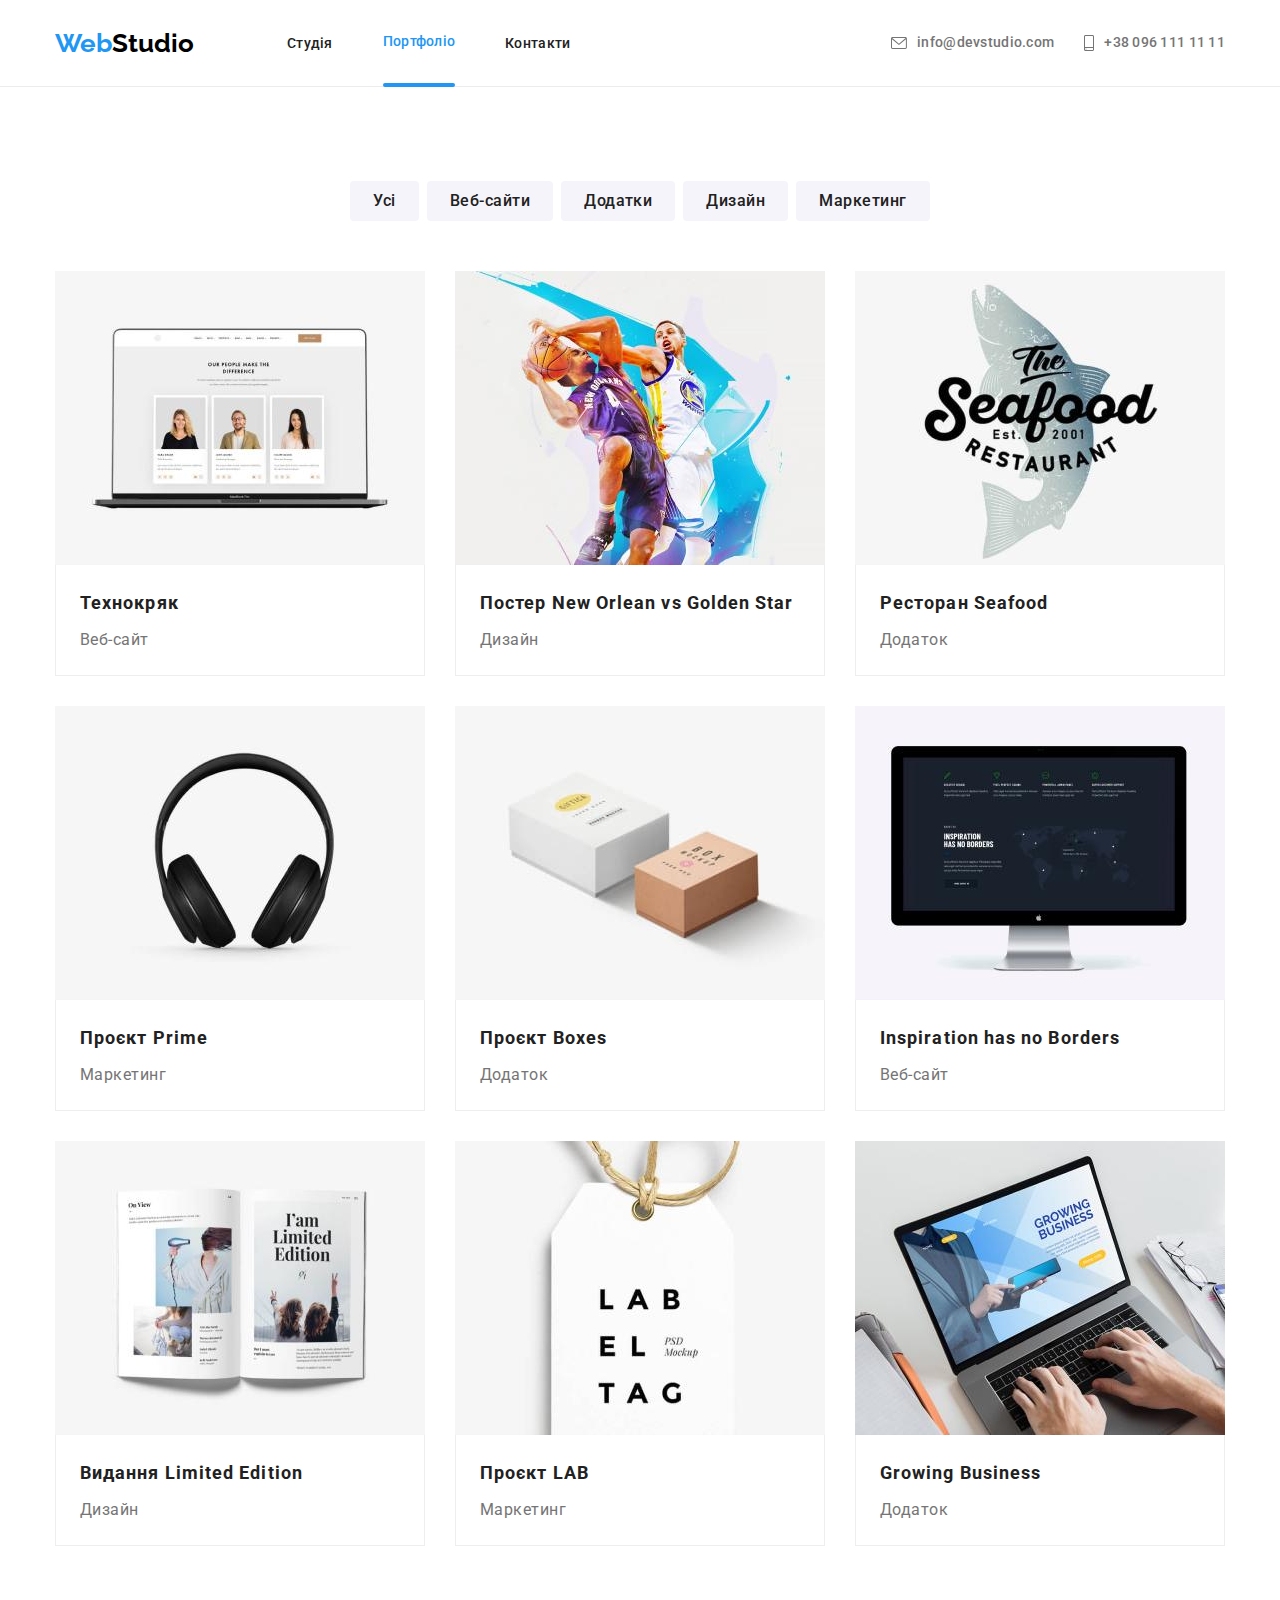
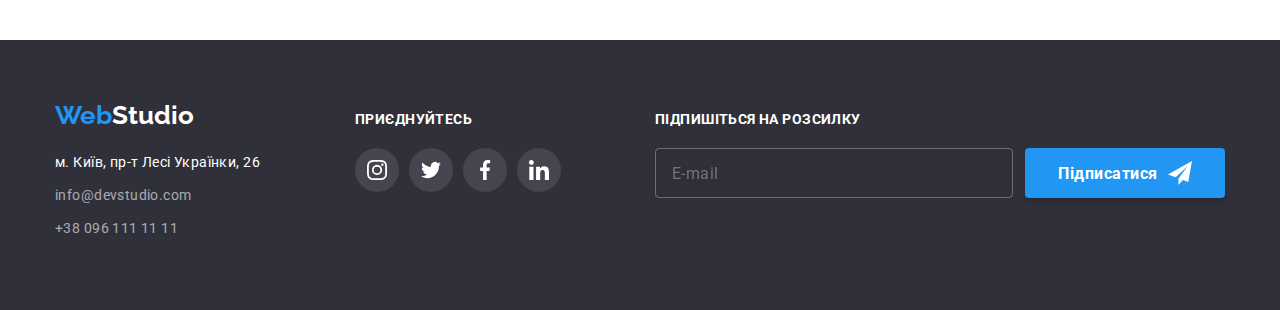
==== commit 81a00cfd: "ДЗ №7 на сдачу" ====
--- a/portfolio.html
+++ b/portfolio.html
@@ -289,8 +289,8 @@
               href="https://google.com"
               lang="en"
               title="company"
-              ><span class="logo-half">Web</span>Studio</a
-            >
+              ><span class="logo-half">Web</span>Studio
+            </a>
             <!--\\\\\\\\\\\\\\\\ Adress and contacts ///////////////-->
             <address class="footer-contacts">
               <ul class="footer-contacts-list list">
--- a/css/main.min.css
+++ b/css/main.min.css
@@ -1 +1 @@
-html{box-sizing:border-box}*,*::before,*::after{box-sizing:inherit}p,h1,h2,h3,h4,h5,h6{margin:0}ul,ol{margin:0;padding-left:0;list-style:none}img{max-width:100%;height:auto;display:block}body{font-family:"Roboto",sans-serif;background-color:var(--bg-color)}.list,.link,.style{list-style:none;text-decoration:none}:root{--bg-color: #ffffff;--aсcent-color: #2196f3;--header-color: #ececec;--logo-black-color: #000000;--icon-logo: #afb1b8;--title-text-color: #212121;--filter-btn-bg: #f5f4fa;--hero-team-bg-color: #f5f4fa;--white-text-color: #ffffff;--logo-white-color: #ffffff;--footer-contacts-color: rgba(255, 255, 255, 0.6);--body-bg-color: #2f303a;--grey-text-color: #757575}@font-face{font-family:Roboto-Black;src:url(/fonts/Roboto-Black.ttf)}@font-face{font-family:Roboto-Bold;src:url(/fonts/Roboto-Bold.ttf)}@font-face{font-family:Roboto-Medium;src:url(/fonts/Roboto-Medium.ttf)}@font-face{font-family:Roboto-Regular;src:url(/fonts/Roboto-Regular.ttf)}.container{width:1200px;padding-left:15px;padding-right:15px;margin:0 auto}.header{background-color:var(--bg-color);border-bottom:1px solid var(--header-color)}.navigation__logo{display:block;margin-right:93px;font-family:"Raleway";font-weight:700;font-size:26px;line-height:1.19;color:var(--logo-black-color)}.logo__half{color:var(--aсcent-color)}.navigation,.menu,.transfer{display:flex;align-items:center}.menu__item{padding-top:32px;padding-bottom:32px}.menu .menu__item+.menu__item{margin-left:50px}.menu__link{display:inline-block;font-weight:500;font-size:14px;line-height:1.14;letter-spacing:.02em;color:var(--title-text-color);cursor:pointer;transition:color 250ms cubic-bezier(0.4, 0, 0.2, 1)}.menu__link:hover,.menu__link:focus{color:var(--aсcent-color)}.active{color:var(--aсcent-color)}.active::after{content:"";position:relative;display:block;top:33px;left:0px;width:100%;height:4px;background-color:var(--aсcent-color);border-radius:2px;transform:scaleX(1)}.connect{display:flex;align-items:center;margin-left:auto}.connect__item{display:flex;align-items:baseline}.connect__email{display:flex;align-items:center;transition:color 250ms cubic-bezier(0.4, 0, 0.2, 1);margin-right:30px;font-weight:500;font-size:14px;line-height:1.14;letter-spacing:.02em;color:var(--grey-text-color)}.connect__email:hover,.connect__email:focus{color:var(--aсcent-color)}.connect__icon{fill:currentColor;margin-right:10px}.connect__tel{display:flex;align-items:center;transition:color 250ms cubic-bezier(0.4, 0, 0.2, 1);font-weight:500;font-size:14px;line-height:1.14;letter-spacing:.02em;color:var(--grey-text-color)}.connect__tel:hover,.connect__tel:focus{color:var(--aсcent-color)}.visually-hidden{position:absolute;white-space:nowrap;width:1px;height:1px;overflow:hidden;border:0;padding:0;clip:rect(0 0 0 0);-webkit-clip-path:inset(50%);clip-path:inset(50%);margin:-1px}.hero{background-repeat:no-repeat;background-position:center;text-align:center;max-width:1600px;padding:200px 0px 200px 0px;margin-left:auto;margin-right:auto;background-image:linear-gradient(rgba(47, 48, 58, 0.4), rgba(47, 48, 58, 0.4)),url(../images/bg.jpg);background-color:var(--body-bg-color)}.hero-title{text-align:center;text-transform:uppercase;margin-bottom:30px;font-weight:900;font-size:44px;line-height:1.36;letter-spacing:.06em;color:var(--white-text-color)}.hero-btn{display:inline-block;margin:0px auto;padding:10px 32px;font-family:inherit;font-weight:700;font-size:16px;line-height:1.88;letter-spacing:.06em;border:rgba(0,0,0,0);box-shadow:0px 4px 4px rgba(0,0,0,.15);border-radius:4px;color:var(--white-text-color);background:var(--aсcent-color)}.excellence__list{display:flex;align-items:flex-start}.excellence__list .excellence__item+.excellence__item{margin-left:30px}.excellence__link{display:flex;align-items:center;justify-content:center;margin-bottom:30px;width:270px;height:120px;background:var(--hero-team-bg-color);border-radius:4px}.excellence__title{font-weight:700;font-size:14px;line-height:1.14;letter-spacing:.03em;text-transform:uppercase;color:var(--title-text-color);margin-bottom:10px}.excellence__text{font-size:14px;line-height:1.71;letter-spacing:.03em;color:var(--grey-text-color);width:270px}.clients,.excellence{padding:94px 0px 94px 0px}.clients__title{margin-bottom:50px;font-weight:700;font-size:36px;line-height:1.17;text-align:center;letter-spacing:.03em;color:var(--title-text-color)}.clients__list{display:flex}.clients__list .clients__item+.clients__item{margin-left:30px}.clients__link{align-items:center;justify-content:center;width:170px;height:92px;transition:color 250ms cubic-bezier(0.4, 0, 0.2, 1);display:flex;border:1px solid var(--icon-logo);border-radius:4px;color:var(--icon-logo)}.clients__link:hover,.clients__link:focus{color:var(--aсcent-color);background-color:var(--logo-white-color);border:1px solid var(--aсcent-color)}.team-icon,.clients__logo{fill:currentColor}.hero-example{padding-bottom:94px}.hero-example-title{font-weight:700;font-size:36px;line-height:1.17;text-align:center;letter-spacing:.03em;color:var(--title-text-color);margin-bottom:50px}.hero-example-list .hero-example-item+.hero-example-item{margin-left:30px}.hero-example-item{position:relative;background-repeat:no-repeat;background-position:center;background-image:linear-gradient(rgba(47, 48, 58, 0.4), rgba(47, 48, 58, 0.4))}.hero-text{display:block;position:absolute;bottom:0px;right:0px;width:370px;height:70px;padding:27px 0px 27px 0px;font-weight:700;font-size:14px;line-height:1.14;text-align:center;letter-spacing:.03em;text-transform:uppercase;color:var(--white-text-color);background:rgba(47,48,58,.6)}.hero-team{background:var(--hero-team-bg-color);padding:94px 0px 94px 0px}.hero-team-title{font-weight:700;font-size:36px;line-height:1.17;text-align:center;letter-spacing:.03em;color:var(--title-text-color);margin-bottom:50px}.hero-team-list .hero-team-item+.hero-team-item{margin-left:30px}.hero-team-item{box-shadow:0px 1px 3px rgba(0,0,0,.12),0px 1px 1px rgba(0,0,0,.14),0px 2px 1px rgba(0,0,0,.2);border-radius:4px}.hero-team-icon-link{align-items:center;justify-content:center;display:flex;transition:background-color 250ms cubic-bezier(0.4, 0, 0.2, 1),color 250ms cubic-bezier(0.4, 0, 0.2, 1);width:44px;height:44px;border-radius:50px;background:var(--white-text-color);color:var(--icon-logo)}.hero-team-icon-link:hover,.hero-team-icon-link:focus{background-color:var(--aсcent-color);transition:background-color 250ms cubic-bezier(0.4, 0, 0.2, 1),color 250ms cubic-bezier(0.4, 0, 0.2, 1);color:var(--white-text-color)}.hero-team-div{padding:30px 0px 30px 0px;background:var(--white-text-color);border-radius:4px}.hero-team-person{font-weight:500;font-size:16px;line-height:1.19;text-align:center;letter-spacing:.03em;color:var(--title-text-color);margin-bottom:10px}.hero-team-text{font-size:16px;line-height:1.19;text-align:center;letter-spacing:.03em;color:var(--grey-text-color);margin-bottom:16px}.hero-team-icon{display:flex;justify-content:center;gap:10px}.footer{background:var(--body-bg-color);padding:60px 0px 60px 0px}.footer-flex{display:flex;align-items:baseline}.footer-icon{display:flex;align-items:baseline;fill:currentColor}.footer-icon-soc{display:flex}.footer-icon-title{font-weight:700;font-size:14px;line-height:1.14;letter-spacing:.03em;text-transform:uppercase;color:var(--logo-white-color);margin-bottom:20px}.footer-icon-list{display:flex}.footer-icon-list .footer-icon-item+.footer-icon-item{margin-left:10px}.footer-right-contacts{margin-left:95px}.footer-icon-link{width:44px;height:44px;border-radius:50px;background:rgba(255,255,255,.1);display:flex;align-items:center;justify-content:center;color:var(--logo-white-color);transition:background-color 250ms cubic-bezier(0.4, 0, 0.2, 1)}.footer-icon-link:hover,.footer-icon-link:focus{background-color:var(--aсcent-color)}.footer-logo{color:var(--logo-white-color);font-family:"Raleway";font-weight:700;font-size:26px;line-height:1.19;display:inline-flex;margin-bottom:20px}.footer-contacts{font-family:inherit;font-style:normal;display:flex;align-items:baseline}.footer-contacts-map{font-size:14px;line-height:1.71;letter-spacing:.03em;color:var(--white-text-color);transition:color 250ms cubic-bezier(0.4, 0, 0.2, 1)}.footer-contacts-link{font-size:14px;line-height:1.71;letter-spacing:.03em;color:var(--footer-contacts-color);transition:color 250ms cubic-bezier(0.4, 0, 0.2, 1)}.footer-contacts-item{margin-bottom:9px}.subscription-footer{margin:0px 0px 0px auto}.subscription-text{font-weight:700;font-size:14px;line-height:1.14;letter-spacing:.03em;text-transform:uppercase;color:var(--white-text-color);margin-bottom:20px}.subscription-input{outline:rgba(0,0,0,0);width:358px;height:50px;padding-left:16px;background-color:rgba(0,0,0,0);font-weight:400;font-size:16px;line-height:1.25;letter-spacing:.03em;color:rgba(255,255,255,.6);border:1px solid rgba(255,255,255,.3);filter:drop-shadow(0px 4px 4px rgba(0, 0, 0, 0.15));border-radius:4px}.subscription-button{display:flex}.subscription-btn{position:relative;top:50%;width:200px;height:50px;font-family:inherit;font-style:normal;font-weight:700;font-size:16px;line-height:1.87;letter-spacing:.03em;color:var(--bg-color);background:var(--aсcent-color);cursor:pointer;border:1px solid rgba(0,0,0,0);padding:10px 62px 10px 28px;margin:0px 0px 0px 12px;display:block;box-shadow:0px 4px 4px rgba(0,0,0,.15);border-radius:4px}.subscription-modal-icon{position:absolute;fill:currentColor;top:50%;transform:translateY(-50%);margin-left:10px}.filter{padding:94px 0px 94px 0px}.filter__list{display:flex;justify-content:center;margin-bottom:50px}.filter__list .filter__item+.filter__item{margin-left:8px}.filter__btn{font-family:inherit;font-style:normal;font-weight:500;font-size:16px;line-height:1.63;letter-spacing:.03em;color:var(--title-text-color);background:var(--filter-btn-bg);cursor:pointer;border-radius:4px;border:1px solid rgba(0,0,0,0);padding:6px 22px;transition:box-shadow 250ms cubic-bezier(0.4, 0, 0.2, 1),background-color 250ms cubic-bezier(0.4, 0, 0.2, 1),color 250ms cubic-bezier(0.4, 0, 0.2, 1)}.filter__btn:hover,.filter__btn:focus{font-weight:500;font-size:16px;line-height:1.63;text-align:center;letter-spacing:.03em;color:var(--white-text-color);background:var(--aсcent-color);box-shadow:0px 3px 1px rgba(0,0,0,.1),0px 1px 2px rgba(0,0,0,.08),0px 2px 2px rgba(0,0,0,.12);border-radius:4px;transition:box-shadow 250ms cubic-bezier(0.4, 0, 0.2, 1),background-color 250ms cubic-bezier(0.4, 0, 0.2, 1),color 250ms cubic-bezier(0.4, 0, 0.2, 1)}.portfolio{display:flex;flex-wrap:wrap}.portfolio__item{width:calc((100% - 60px)/3);margin-right:30px;margin-bottom:30px}.portfolio__item:nth-child(3n){margin-right:0px}.portfolio__item:nth-last-child(-n+3){margin-bottom:0px}.portfolio__link{display:block;text-decoration:none}.portfolio__link:hover,.portfolio__link:focus{box-shadow:0px 1px 1px rgba(0,0,0,.12),0px 4px 4px rgba(0,0,0,.06),1px 4px 6px rgba(0,0,0,.16);transition:box-shadow 250ms cubic-bezier(0.4, 0, 0.2, 1)}.portfolio__position{position:relative;overflow:hidden}.portfolio__overlay{position:absolute;top:0;left:0;width:100%;height:100%;font-weight:400;font-size:18px;line-height:1.56;letter-spacing:.03em;color:#fff;background-color:rgba(33,150,243,.9);padding:63px 24px;transform:translateY(100%);transition:transform 250ms cubic-bezier(0.4, 0, 0.2, 1)}.portfolio__item:hover .portfolio__overlay{transform:translate(0)}.portfolio__description{padding:20px 24px;border-left:1px solid #eee;border-bottom:1px solid #eee;border-right:1px solid #eee}.portfolio__title{font-weight:700;font-size:18px;line-height:2;letter-spacing:.06em;color:var(--title-text-color);margin-bottom:4px}.portfolio__text{font-size:16px;line-height:1.88;letter-spacing:.03em;color:var(--grey-text-color)}.backdrop{position:fixed;top:0;width:100%;height:100%;background-color:rgba(0,0,0,.2);transition:opacity 250ms cubic-bezier(0.4, 0, 0.2, 1),visibility 250ms cubic-bezier(0.4, 0, 0.2, 1)}.backdrop.is-hidden .modal{transform:translate(-50%, -50%) scaleY(0)}.is-hidden{opacity:0;visibility:hidden;pointer-events:none}.modal{position:absolute;top:50%;left:50%;width:528px;min-height:581px;padding:40px;background:#fff;box-shadow:0px 1px 3px rgba(0,0,0,.12),0px 1px 1px rgba(0,0,0,.14),0px 2px 1px rgba(0,0,0,.2);border-radius:4px;transition:box-shadow 250ms cubic-bezier(0.4, 0, 0.2, 1);transform:translate(-50%, -50%) scaleY(1);transition:transform 250ms cubic-bezier(0.4, 0, 0.2, 1)}.modal-btn{width:30px;height:30px;border:1px solid rgba(0,0,0,.1);border-radius:50%;background-color:rgba(0,0,0,0);position:absolute;top:8px;right:8px;display:flex;align-items:center;justify-content:center;padding:0;cursor:pointer}.modal-btn:focus,.modal-btn:hover{fill:var(--aсcent-color);transition:250ms cubic-bezier(0.4, 0, 0.2, 1)}.modal-title{font-weight:700;font-size:20px;line-height:1.15;text-align:center;letter-spacing:.03em;color:var(--title-text-color);margin-bottom:12px}.modal-field{margin-bottom:10px}.modal-input{width:100%;height:40px;border:1px solid rgba(33,33,33,.2);border-radius:4px;font-size:14px;color:var(--logo-black-color);padding-left:42px;outline:rgba(0,0,0,0)}.modal-input:focus{border:1px solid var(--aсcent-color);transition:color 250ms cubic-bezier(0.4, 0, 0.2, 1)}.modal-input:focus+.modal-input-icon{fill:var(--aсcent-color)}.input-wrap{position:relative}.modal-input-icon{position:absolute;transform:translateY(-50%);top:50%;left:12px}.modal-comment-box{display:grid;margin-bottom:20px}.modal-label-text{display:block;margin-bottom:4px;font-weight:400;font-size:12px;line-height:1.17;letter-spacing:.01em;color:var(--grey-text-color)}.modal-comment{width:100%;height:120px;font-weight:400;font-size:12px;line-height:1.17;letter-spacing:.01em;color:rgba(117,117,117,.5);padding:12px 16px;border:1px solid rgba(33,33,33,.2);border-radius:4px;resize:none;outline:rgba(0,0,0,0)}.modal-comment:focus{border:1px solid var(--aсcent-color)}.check-text{display:flex;align-items:center;justify-content:center;margin-bottom:30px;font-weight:400;font-size:14px;line-height:1.71;letter-spacing:.03em;color:var(--grey-text-color)}.check-text span{display:flex;align-items:center;fill:rgba(0,0,0,0);justify-content:center;width:16px;height:15px;margin-right:7px;border:2px solid var(--title-text-color);border-radius:2px}.input-check:checked+.check-text span{background-color:var(--aсcent-color);border-color:rgba(0,0,0,0);fill:var(--bg-color)}.form-link{padding-left:5px;color:var(--aсcent-color);text-decoration:underline}.form-btn{display:block;margin:0px auto;padding:10px 52px;font-family:inherit;font-style:normal;font-weight:700;font-size:16px;line-height:1.87;letter-spacing:.03em;color:var(--bg-color);background:var(--aсcent-color);cursor:pointer;border:1px solid rgba(0,0,0,0);box-shadow:0px 4px 4px rgba(0,0,0,.15);border-radius:4px}/*# sourceMappingURL=main.min.css.map */+html{box-sizing:border-box}*,*::before,*::after{box-sizing:inherit}p,h1,h2,h3,h4,h5,h6{margin:0}ul,ol{margin:0;padding-left:0;list-style:none}img{max-width:100%;height:auto;display:block}body{font-family:"Roboto",sans-serif;background-color:var(--bg-color)}.list,.link,.style{list-style:none;text-decoration:none}:root{--bg-color: #ffffff;--aсcent-color: #2196f3;--header-color: #ececec;--logo-black-color: #000000;--icon-logo: #afb1b8;--title-text-color: #212121;--filter-btn-bg: #f5f4fa;--hero-team-bg-color: #f5f4fa;--white-text-color: #ffffff;--logo-white-color: #ffffff;--footer-contacts-color: rgba(255, 255, 255, 0.6);--body-bg-color: #2f303a;--grey-text-color: #757575}@font-face{font-family:Roboto-Black;src:url(/fonts/Roboto-Black.ttf)}@font-face{font-family:Roboto-Bold;src:url(/fonts/Roboto-Bold.ttf)}@font-face{font-family:Roboto-Medium;src:url(/fonts/Roboto-Medium.ttf)}@font-face{font-family:Roboto-Regular;src:url(/fonts/Roboto-Regular.ttf)}.container{width:1200px;padding-left:15px;padding-right:15px;margin:0 auto}.header{background-color:var(--bg-color);border-bottom:1px solid var(--header-color)}.navigation__logo{display:block;margin-right:93px;font-family:"Raleway";font-weight:700;font-size:26px;line-height:1.19;color:var(--logo-black-color)}.logo__half{color:var(--aсcent-color)}.navigation,.menu,.transfer{display:flex;align-items:center}.menu__item{padding-top:32px;padding-bottom:32px}.menu .menu__item+.menu__item{margin-left:50px}.menu__link{display:inline-block;font-weight:500;font-size:14px;line-height:1.14;letter-spacing:.02em;color:var(--title-text-color);cursor:pointer;transition:color 250ms cubic-bezier(0.4, 0, 0.2, 1)}.menu__link:hover,.menu__link:focus{color:var(--aсcent-color)}.active{color:var(--aсcent-color)}.active::after{content:"";position:relative;display:block;top:33px;left:0px;width:100%;height:4px;background-color:var(--aсcent-color);border-radius:2px;transform:scaleX(1)}.connect{display:flex;align-items:center;margin-left:auto}.connect__item{display:flex;align-items:baseline}.connect__email{display:flex;align-items:center;transition:color 250ms cubic-bezier(0.4, 0, 0.2, 1);margin-right:30px;font-weight:500;font-size:14px;line-height:1.14;letter-spacing:.02em;color:var(--grey-text-color)}.connect__email:hover,.connect__email:focus{color:var(--aсcent-color)}.connect__icon{fill:currentColor;margin-right:10px}.connect__tel{display:flex;align-items:center;transition:color 250ms cubic-bezier(0.4, 0, 0.2, 1);font-weight:500;font-size:14px;line-height:1.14;letter-spacing:.02em;color:var(--grey-text-color)}.connect__tel:hover,.connect__tel:focus{color:var(--aсcent-color)}.visually-hidden{position:absolute;white-space:nowrap;width:1px;height:1px;overflow:hidden;border:0;padding:0;clip:rect(0 0 0 0);-webkit-clip-path:inset(50%);clip-path:inset(50%);margin:-1px}.hero{background-repeat:no-repeat;background-position:center;text-align:center;max-width:1600px;padding:200px 0px 200px 0px;margin-left:auto;margin-right:auto;background-image:linear-gradient(rgba(47, 48, 58, 0.4), rgba(47, 48, 58, 0.4)),url(../images/bg.jpg);background-color:var(--body-bg-color)}.hero-title{text-align:center;text-transform:uppercase;margin-bottom:30px;font-weight:900;font-size:44px;line-height:1.36;letter-spacing:.06em;color:var(--white-text-color)}.hero-btn{display:inline-block;margin:0px auto;padding:10px 32px;font-family:inherit;font-weight:700;font-size:16px;line-height:1.88;letter-spacing:.06em;border:rgba(0,0,0,0);box-shadow:0px 4px 4px rgba(0,0,0,.15);border-radius:4px;color:var(--white-text-color);background:var(--aсcent-color)}.excellence__list{display:flex;align-items:flex-start}.excellence__list .excellence__item+.excellence__item{margin-left:30px}.excellence__link{display:flex;align-items:center;justify-content:center;margin-bottom:30px;width:270px;height:120px;background:var(--hero-team-bg-color);border-radius:4px}.excellence__title{font-weight:700;font-size:14px;line-height:1.14;letter-spacing:.03em;text-transform:uppercase;color:var(--title-text-color);margin-bottom:10px}.excellence__text{font-size:14px;line-height:1.71;letter-spacing:.03em;color:var(--grey-text-color);width:270px}.clients,.excellence{padding:94px 0px 94px 0px}.clients__title{margin-bottom:50px;font-weight:700;font-size:36px;line-height:1.17;text-align:center;letter-spacing:.03em;color:var(--title-text-color)}.clients__list{display:flex}.clients__list .clients__item+.clients__item{margin-left:30px}.clients__link{align-items:center;justify-content:center;width:170px;height:92px;transition:color 250ms cubic-bezier(0.4, 0, 0.2, 1);display:flex;border:1px solid var(--icon-logo);border-radius:4px;color:var(--icon-logo)}.clients__link:hover,.clients__link:focus{color:var(--aсcent-color);background-color:var(--logo-white-color);border:1px solid var(--aсcent-color)}.team-icon,.clients__logo{fill:currentColor}.hero-example{padding-bottom:94px}.hero-example-title{font-weight:700;font-size:36px;line-height:1.17;text-align:center;letter-spacing:.03em;color:var(--title-text-color);margin-bottom:50px}.hero-example-list .hero-example-item+.hero-example-item{margin-left:30px}.hero-example-item{position:relative;background-repeat:no-repeat;background-position:center;background-image:linear-gradient(rgba(47, 48, 58, 0.4), rgba(47, 48, 58, 0.4))}.hero-text{display:block;position:absolute;bottom:0px;right:0px;width:370px;height:70px;padding:27px 0px 27px 0px;font-weight:700;font-size:14px;line-height:1.14;text-align:center;letter-spacing:.03em;text-transform:uppercase;color:var(--white-text-color);background:rgba(47,48,58,.6)}.hero-team{background:var(--hero-team-bg-color);padding:94px 0px 94px 0px}.hero-team-title{font-weight:700;font-size:36px;line-height:1.17;text-align:center;letter-spacing:.03em;color:var(--title-text-color);margin-bottom:50px}.hero-team-list .hero-team-item+.hero-team-item{margin-left:30px}.hero-team-item{box-shadow:0px 1px 3px rgba(0,0,0,.12),0px 1px 1px rgba(0,0,0,.14),0px 2px 1px rgba(0,0,0,.2);border-radius:4px}.hero-team-icon-link{align-items:center;justify-content:center;display:flex;transition:background-color 250ms cubic-bezier(0.4, 0, 0.2, 1),color 250ms cubic-bezier(0.4, 0, 0.2, 1);width:44px;height:44px;border-radius:50px;background:var(--white-text-color);color:var(--icon-logo)}.hero-team-icon-link:hover,.hero-team-icon-link:focus{background-color:var(--aсcent-color);transition:background-color 250ms cubic-bezier(0.4, 0, 0.2, 1),color 250ms cubic-bezier(0.4, 0, 0.2, 1);color:var(--white-text-color)}.hero-team-div{padding:30px 0px 30px 0px;background:var(--white-text-color);border-radius:4px}.hero-team-person{font-weight:500;font-size:16px;line-height:1.19;text-align:center;letter-spacing:.03em;color:var(--title-text-color);margin-bottom:10px}.hero-team-text{font-size:16px;line-height:1.19;text-align:center;letter-spacing:.03em;color:var(--grey-text-color);margin-bottom:16px}.hero-team-icon{display:flex;justify-content:center;gap:10px}.footer{background:var(--body-bg-color);padding:60px 0px 60px 0px}.footer-flex{display:flex;align-items:baseline}.footer-icon{display:flex;align-items:baseline;fill:currentColor}.footer-icon-soc{display:flex}.footer-icon-title{font-weight:700;font-size:14px;line-height:1.14;letter-spacing:.03em;text-transform:uppercase;color:var(--logo-white-color);margin-bottom:20px}.footer-icon-list{display:flex}.footer-icon-list .footer-icon-item+.footer-icon-item{margin-left:10px}.footer-right-contacts{margin-left:95px}.footer-icon-link{width:44px;height:44px;border-radius:50px;background:rgba(255,255,255,.1);display:flex;align-items:center;justify-content:center;color:var(--logo-white-color);transition:background-color 250ms cubic-bezier(0.4, 0, 0.2, 1)}.footer-icon-link:hover,.footer-icon-link:focus{background-color:var(--aсcent-color)}.footer-logo{color:var(--logo-white-color);font-family:"Raleway";font-weight:700;font-size:26px;line-height:1.19;display:inline-flex;margin-bottom:20px}.footer-contacts{font-family:inherit;font-style:normal;display:flex;align-items:baseline}.footer-contacts-map{font-size:14px;line-height:1.71;letter-spacing:.03em;color:var(--white-text-color);transition:color 250ms cubic-bezier(0.4, 0, 0.2, 1)}.footer-contacts-link{font-size:14px;line-height:1.71;letter-spacing:.03em;color:var(--footer-contacts-color);transition:color 250ms cubic-bezier(0.4, 0, 0.2, 1)}.footer-contacts-item{margin-bottom:9px}.logo-half{color:var(--aсcent-color)}.subscription-footer{margin:0px 0px 0px auto}.subscription-text{font-weight:700;font-size:14px;line-height:1.14;letter-spacing:.03em;text-transform:uppercase;color:var(--white-text-color);margin-bottom:20px}.subscription-input{outline:rgba(0,0,0,0);width:358px;height:50px;padding-left:16px;background-color:rgba(0,0,0,0);font-weight:400;font-size:16px;line-height:1.25;letter-spacing:.03em;color:rgba(255,255,255,.6);border:1px solid rgba(255,255,255,.3);filter:drop-shadow(0px 4px 4px rgba(0, 0, 0, 0.15));border-radius:4px}.subscription-button{display:flex}.subscription-btn{position:relative;top:50%;width:200px;height:50px;font-family:inherit;font-style:normal;font-weight:700;font-size:16px;line-height:1.87;letter-spacing:.03em;color:var(--bg-color);background:var(--aсcent-color);cursor:pointer;border:1px solid rgba(0,0,0,0);padding:10px 62px 10px 28px;margin:0px 0px 0px 12px;display:block;box-shadow:0px 4px 4px rgba(0,0,0,.15);border-radius:4px}.subscription-modal-icon{position:absolute;fill:currentColor;top:50%;transform:translateY(-50%);margin-left:10px}.filter{padding:94px 0px 94px 0px}.filter__list{display:flex;justify-content:center;margin-bottom:50px}.filter__list .filter__item+.filter__item{margin-left:8px}.filter__btn{font-family:inherit;font-style:normal;font-weight:500;font-size:16px;line-height:1.63;letter-spacing:.03em;color:var(--title-text-color);background:var(--filter-btn-bg);cursor:pointer;border-radius:4px;border:1px solid rgba(0,0,0,0);padding:6px 22px;transition:box-shadow 250ms cubic-bezier(0.4, 0, 0.2, 1),background-color 250ms cubic-bezier(0.4, 0, 0.2, 1),color 250ms cubic-bezier(0.4, 0, 0.2, 1)}.filter__btn:hover,.filter__btn:focus{font-weight:500;font-size:16px;line-height:1.63;text-align:center;letter-spacing:.03em;color:var(--white-text-color);background:var(--aсcent-color);box-shadow:0px 3px 1px rgba(0,0,0,.1),0px 1px 2px rgba(0,0,0,.08),0px 2px 2px rgba(0,0,0,.12);border-radius:4px;transition:box-shadow 250ms cubic-bezier(0.4, 0, 0.2, 1),background-color 250ms cubic-bezier(0.4, 0, 0.2, 1),color 250ms cubic-bezier(0.4, 0, 0.2, 1)}.portfolio{display:flex;flex-wrap:wrap}.portfolio__item{width:calc((100% - 60px)/3);margin-right:30px;margin-bottom:30px}.portfolio__item:nth-child(3n){margin-right:0px}.portfolio__item:nth-last-child(-n+3){margin-bottom:0px}.portfolio__link{display:block;text-decoration:none}.portfolio__link:hover,.portfolio__link:focus{box-shadow:0px 1px 1px rgba(0,0,0,.12),0px 4px 4px rgba(0,0,0,.06),1px 4px 6px rgba(0,0,0,.16);transition:box-shadow 250ms cubic-bezier(0.4, 0, 0.2, 1)}.portfolio__position{position:relative;overflow:hidden}.portfolio__overlay{position:absolute;top:0;left:0;width:100%;height:100%;font-weight:400;font-size:18px;line-height:1.56;letter-spacing:.03em;color:#fff;background-color:rgba(33,150,243,.9);padding:63px 24px;transform:translateY(100%);transition:transform 250ms cubic-bezier(0.4, 0, 0.2, 1)}.portfolio__item:hover .portfolio__overlay{transform:translate(0)}.portfolio__description{padding:20px 24px;border-left:1px solid #eee;border-bottom:1px solid #eee;border-right:1px solid #eee}.portfolio__title{font-weight:700;font-size:18px;line-height:2;letter-spacing:.06em;color:var(--title-text-color);margin-bottom:4px}.portfolio__text{font-size:16px;line-height:1.88;letter-spacing:.03em;color:var(--grey-text-color)}.backdrop{position:fixed;top:0;width:100%;height:100%;background-color:rgba(0,0,0,.2);transition:opacity 250ms cubic-bezier(0.4, 0, 0.2, 1),visibility 250ms cubic-bezier(0.4, 0, 0.2, 1)}.backdrop.is-hidden .modal{transform:translate(-50%, -50%) scaleY(0)}.is-hidden{opacity:0;visibility:hidden;pointer-events:none}.modal{position:absolute;top:50%;left:50%;width:528px;min-height:581px;padding:40px;background:#fff;box-shadow:0px 1px 3px rgba(0,0,0,.12),0px 1px 1px rgba(0,0,0,.14),0px 2px 1px rgba(0,0,0,.2);border-radius:4px;transition:box-shadow 250ms cubic-bezier(0.4, 0, 0.2, 1);transform:translate(-50%, -50%) scaleY(1);transition:transform 250ms cubic-bezier(0.4, 0, 0.2, 1)}.modal-btn{width:30px;height:30px;border:1px solid rgba(0,0,0,.1);border-radius:50%;background-color:rgba(0,0,0,0);position:absolute;top:8px;right:8px;display:flex;align-items:center;justify-content:center;padding:0;cursor:pointer}.modal-btn:focus,.modal-btn:hover{fill:var(--aсcent-color);transition:250ms cubic-bezier(0.4, 0, 0.2, 1)}.modal-title{font-weight:700;font-size:20px;line-height:1.15;text-align:center;letter-spacing:.03em;color:var(--title-text-color);margin-bottom:12px}.modal-field{margin-bottom:10px}.modal-input{width:100%;height:40px;border:1px solid rgba(33,33,33,.2);border-radius:4px;font-size:14px;color:var(--logo-black-color);padding-left:42px;outline:rgba(0,0,0,0)}.modal-input:focus{border:1px solid var(--aсcent-color);transition:color 250ms cubic-bezier(0.4, 0, 0.2, 1)}.modal-input:focus+.modal-input-icon{fill:var(--aсcent-color)}.input-wrap{position:relative}.modal-input-icon{position:absolute;transform:translateY(-50%);top:50%;left:12px}.modal-comment-box{display:grid;margin-bottom:20px}.modal-label-text{display:block;margin-bottom:4px;font-weight:400;font-size:12px;line-height:1.17;letter-spacing:.01em;color:var(--grey-text-color)}.modal-comment{width:100%;height:120px;font-weight:400;font-size:12px;line-height:1.17;letter-spacing:.01em;color:rgba(117,117,117,.5);padding:12px 16px;border:1px solid rgba(33,33,33,.2);border-radius:4px;resize:none;outline:rgba(0,0,0,0)}.modal-comment:focus{border:1px solid var(--aсcent-color)}.check-text{display:flex;align-items:center;justify-content:center;margin-bottom:30px;font-weight:400;font-size:14px;line-height:1.71;letter-spacing:.03em;color:var(--grey-text-color)}.check-text span{display:flex;align-items:center;fill:rgba(0,0,0,0);justify-content:center;width:16px;height:15px;margin-right:7px;border:2px solid var(--title-text-color);border-radius:2px}.input-check:checked+.check-text span{background-color:var(--aсcent-color);border-color:rgba(0,0,0,0);fill:var(--bg-color)}.form-link{padding-left:5px;color:var(--aсcent-color);text-decoration:underline}.form-btn{display:block;margin:0px auto;padding:10px 52px;font-family:inherit;font-style:normal;font-weight:700;font-size:16px;line-height:1.87;letter-spacing:.03em;color:var(--bg-color);background:var(--aсcent-color);cursor:pointer;border:1px solid rgba(0,0,0,0);box-shadow:0px 4px 4px rgba(0,0,0,.15);border-radius:4px}/*# sourceMappingURL=main.min.css.map */